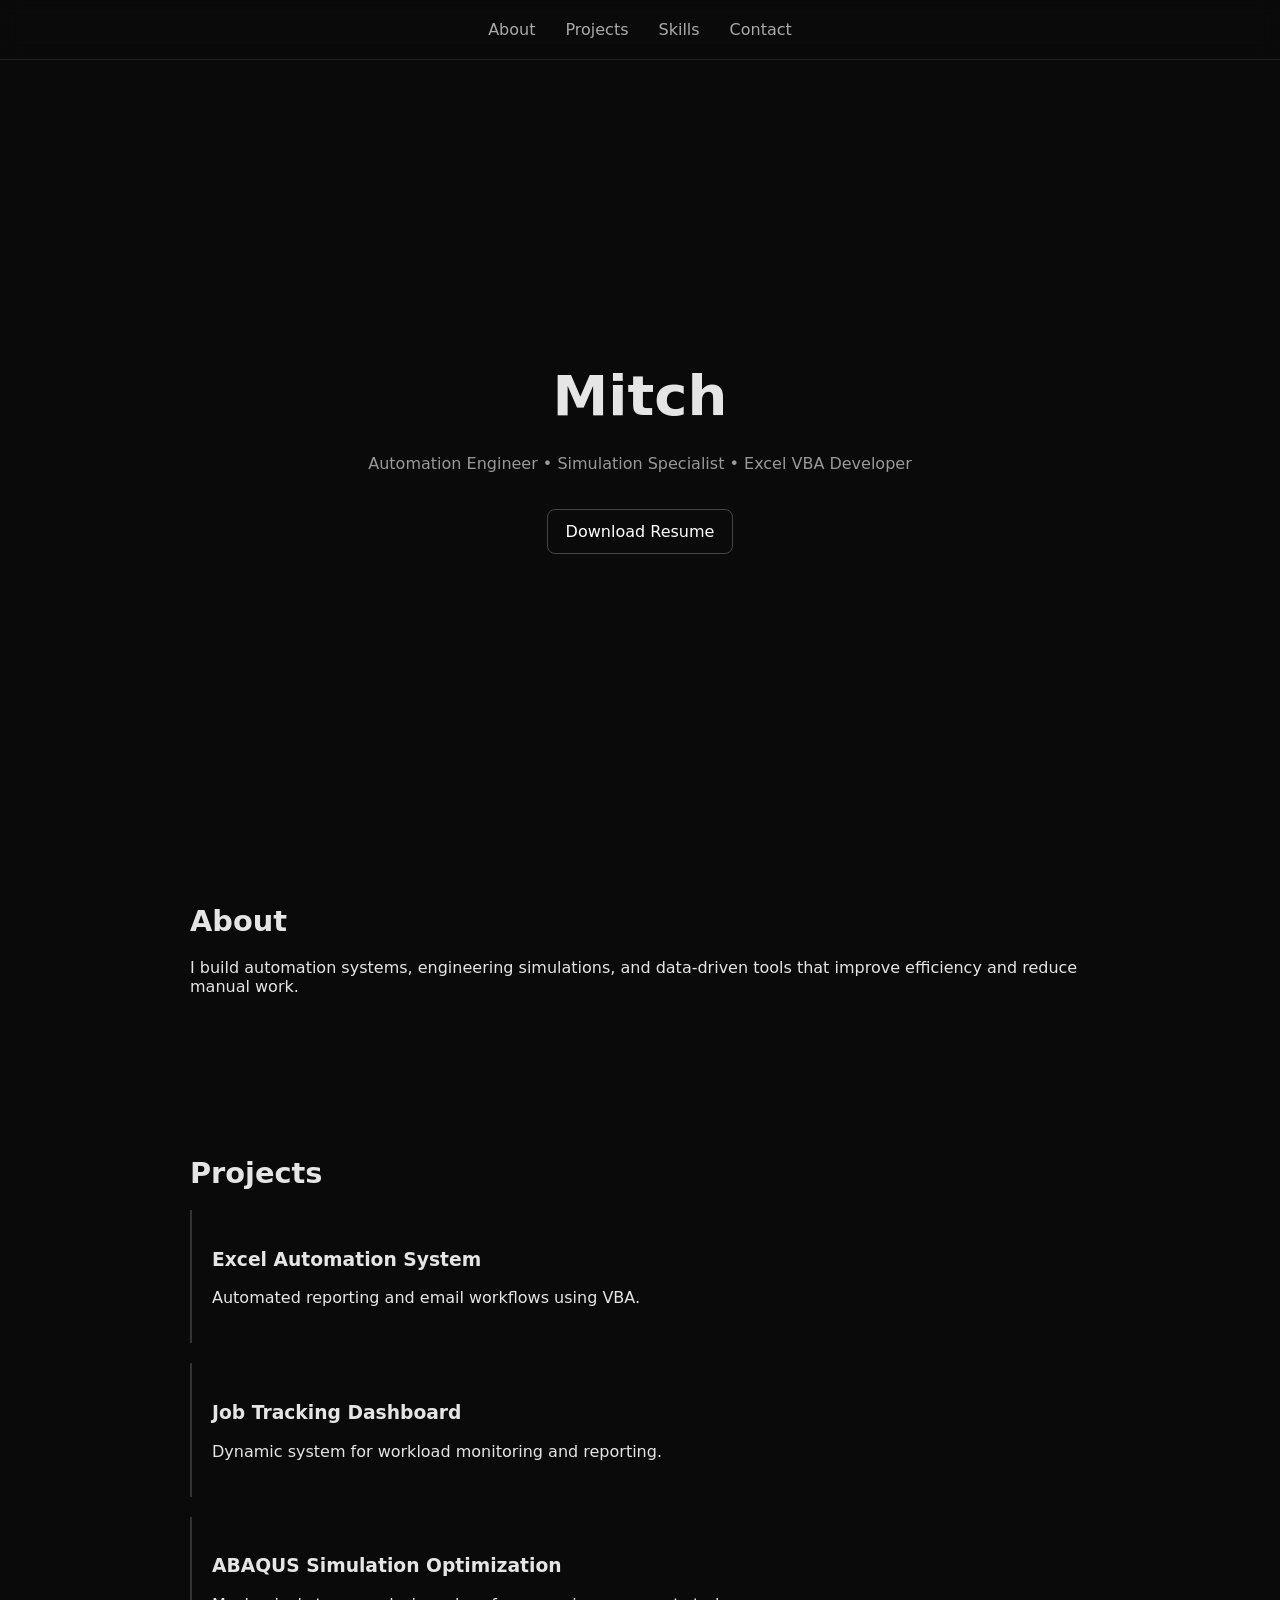
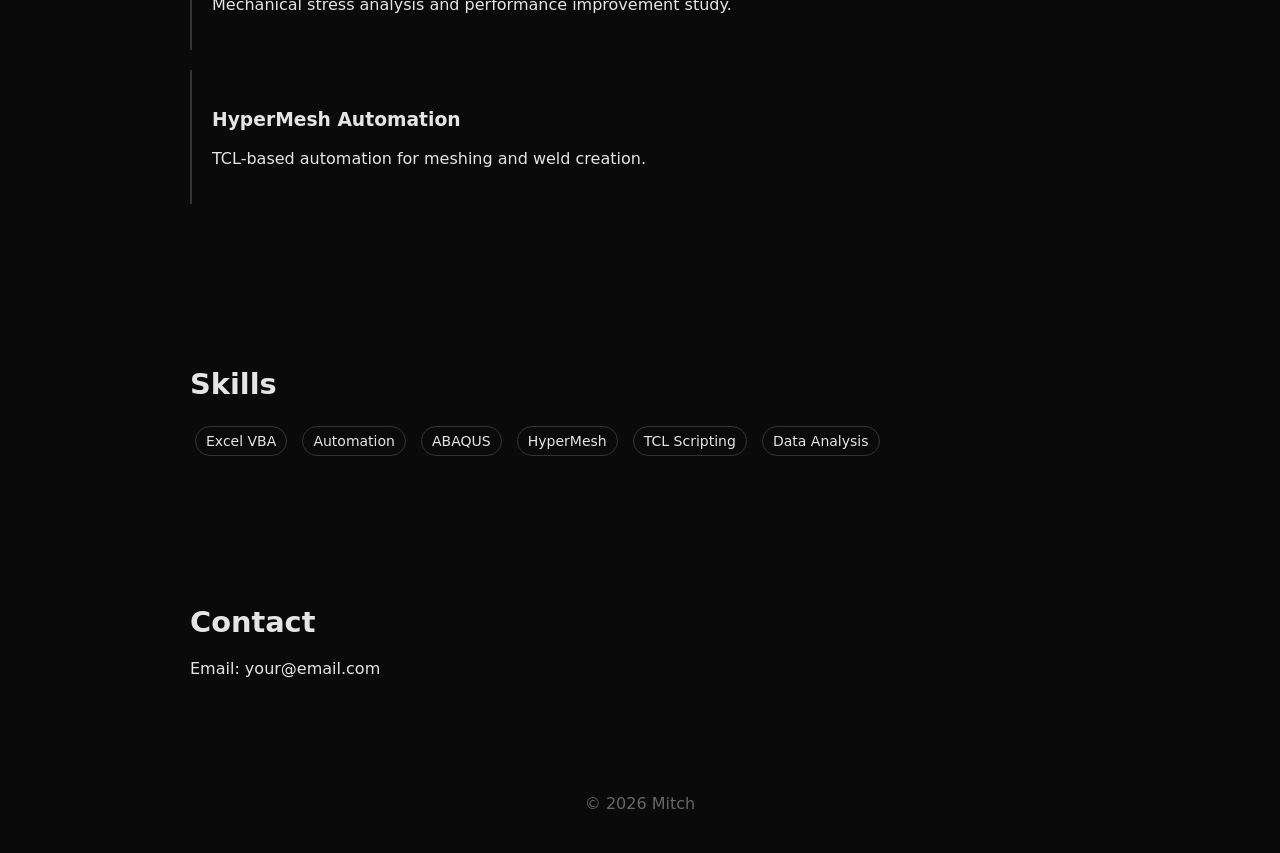
==== index.html @ 2b17ca72 "index.html" ====
<!DOCTYPE html>
<html lang="en">
<head>
<meta charset="UTF-8">
<meta name="viewport" content="width=device-width, initial-scale=1.0">
<title>Mitch | Portfolio</title>

<style>
body {
  margin: 0;
  font-family: system-ui, -apple-system, Segoe UI, Roboto;
  background: #0a0a0a;
  color: #e5e5e5;
}

/* NAV */
nav {
  display: flex;
  justify-content: center;
  gap: 30px;
  padding: 20px;
  position: sticky;
  top: 0;
  background: rgba(10,10,10,0.8);
  backdrop-filter: blur(10px);
  border-bottom: 1px solid #222;
}

nav a {
  color: #aaa;
  text-decoration: none;
}

nav a:hover {
  color: white;
}

/* HERO */
.hero {
  height: 80vh;
  display: flex;
  flex-direction: column;
  justify-content: center;
  align-items: center;
  text-align: center;
  padding: 20px;
}

.hero h1 {
  font-size: 3.5rem;
  margin-bottom: 10px;
}

.hero p {
  color: #999;
  max-width: 600px;
}

.btn {
  margin-top: 20px;
  padding: 12px 18px;
  border: 1px solid #444;
  border-radius: 8px;
  color: white;
  text-decoration: none;
}

.btn:hover {
  background: white;
  color: black;
}

/* SECTIONS */
section {
  max-width: 900px;
  margin: auto;
  padding: 60px 20px;
}

h2 {
  font-size: 1.8rem;
  margin-bottom: 20px;
}

/* PROJECTS */
.project {
  padding: 20px;
  border-left: 2px solid #333;
  margin-bottom: 20px;
}

.project:hover {
  border-left: 2px solid white;
}

/* SKILLS */
.skills span {
  display: inline-block;
  margin: 5px;
  padding: 6px 10px;
  border: 1px solid #333;
  border-radius: 20px;
  font-size: 14px;
}

/* FOOTER */
footer {
  text-align: center;
  padding: 40px;
  color: #666;
}
</style>
</head>

<body>

<nav>
  <a href="#about">About</a>
  <a href="#projects">Projects</a>
  <a href="#skills">Skills</a>
  <a href="#contact">Contact</a>
</nav>

<div class="hero">
  <h1>Mitch</h1>
  <p>Automation Engineer • Simulation Specialist • Excel VBA Developer</p>

  <a class="btn" href="resume.pdf" download>Download Resume</a>
</div>

<section id="about">
  <h2>About</h2>
  <p>
    I build automation systems, engineering simulations, and data-driven tools that improve efficiency and reduce manual work.
  </p>
</section>

<section id="projects">
  <h2>Projects</h2>

  <div class="project">
    <h3>Excel Automation System</h3>
    <p>Automated reporting and email workflows using VBA.</p>
  </div>

  <div class="project">
    <h3>Job Tracking Dashboard</h3>
    <p>Dynamic system for workload monitoring and reporting.</p>
  </div>

  <div class="project">
    <h3>ABAQUS Simulation Optimization</h3>
    <p>Mechanical stress analysis and performance improvement study.</p>
  </div>

  <div class="project">
    <h3>HyperMesh Automation</h3>
    <p>TCL-based automation for meshing and weld creation.</p>
  </div>

</section>

<section id="skills">
  <h2>Skills</h2>
  <div class="skills">
    <span>Excel VBA</span>
    <span>Automation</span>
    <span>ABAQUS</span>
    <span>HyperMesh</span>
    <span>TCL Scripting</span>
    <span>Data Analysis</span>
  </div>
</section>

<section id="contact">
  <h2>Contact</h2>
  <p>Email: your@email.com</p>
</section>

<footer>
  © 2026 Mitch
</footer>

</body>
</html>
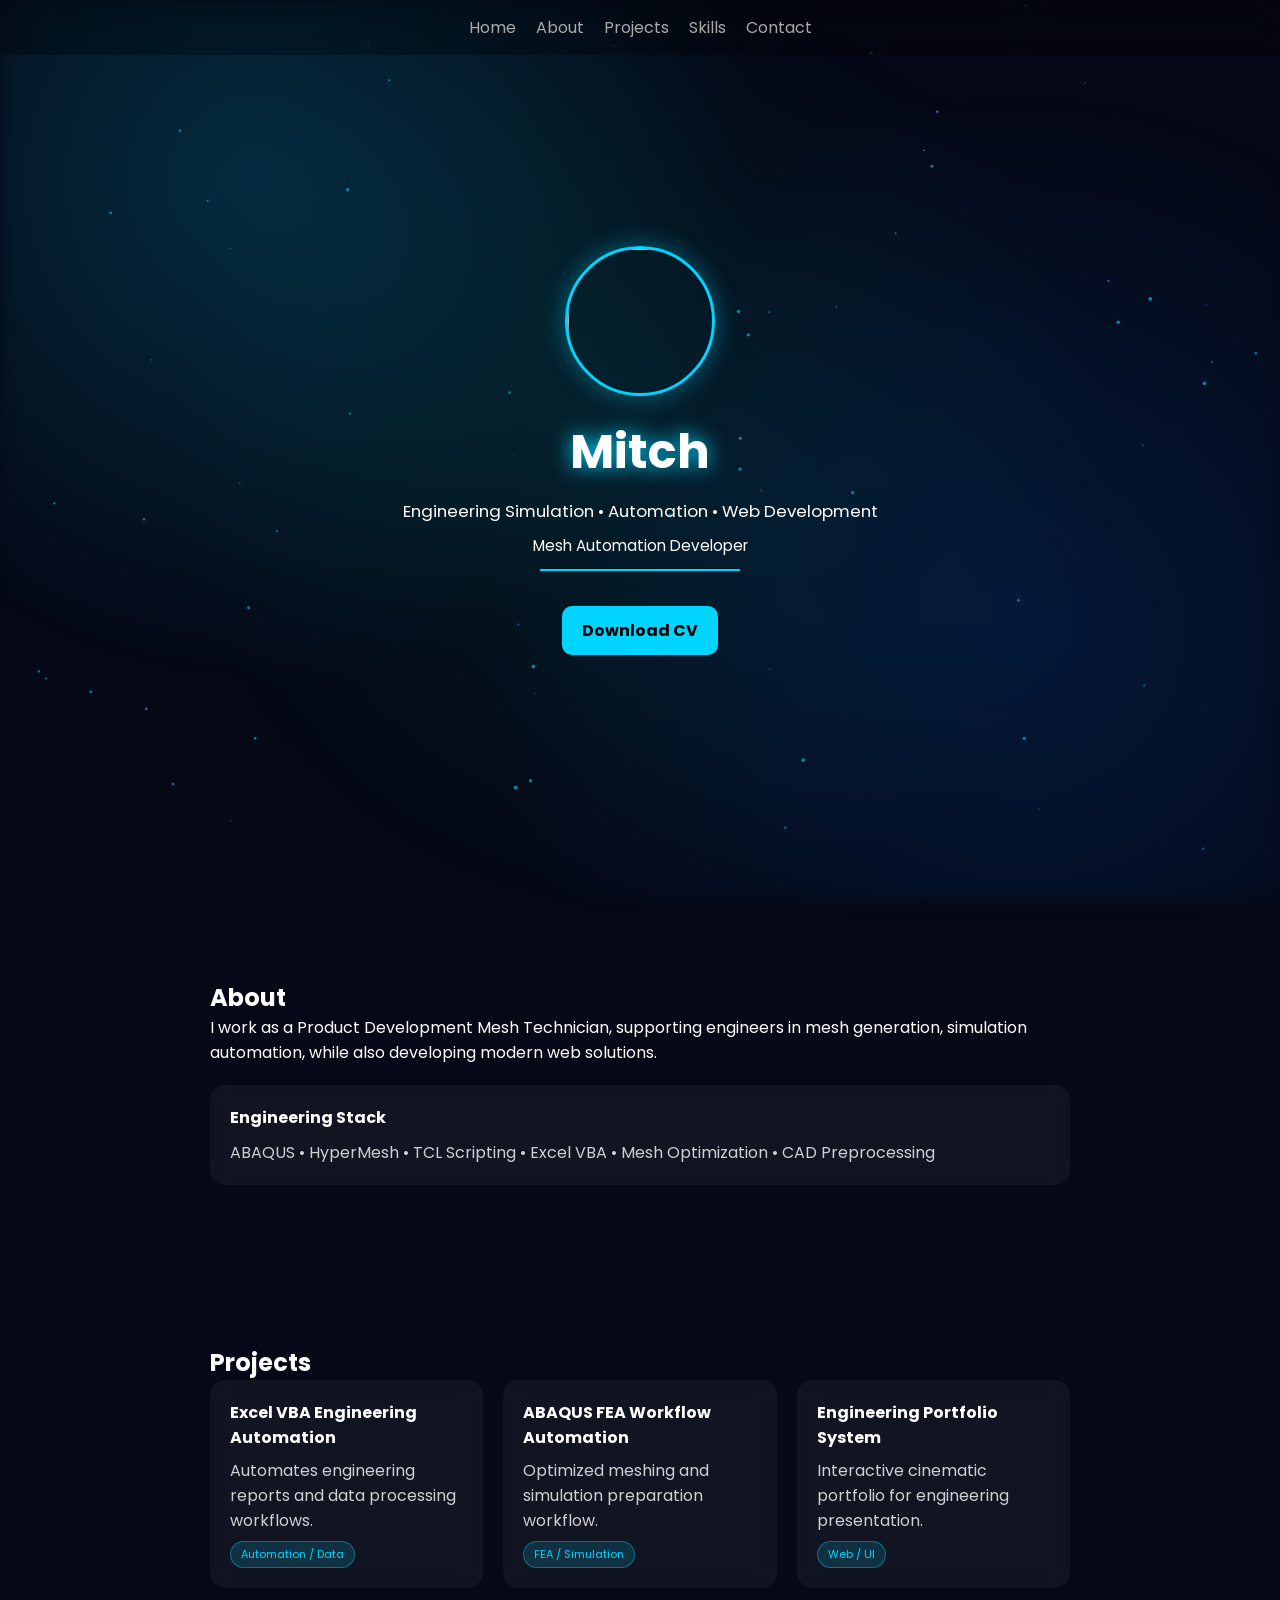
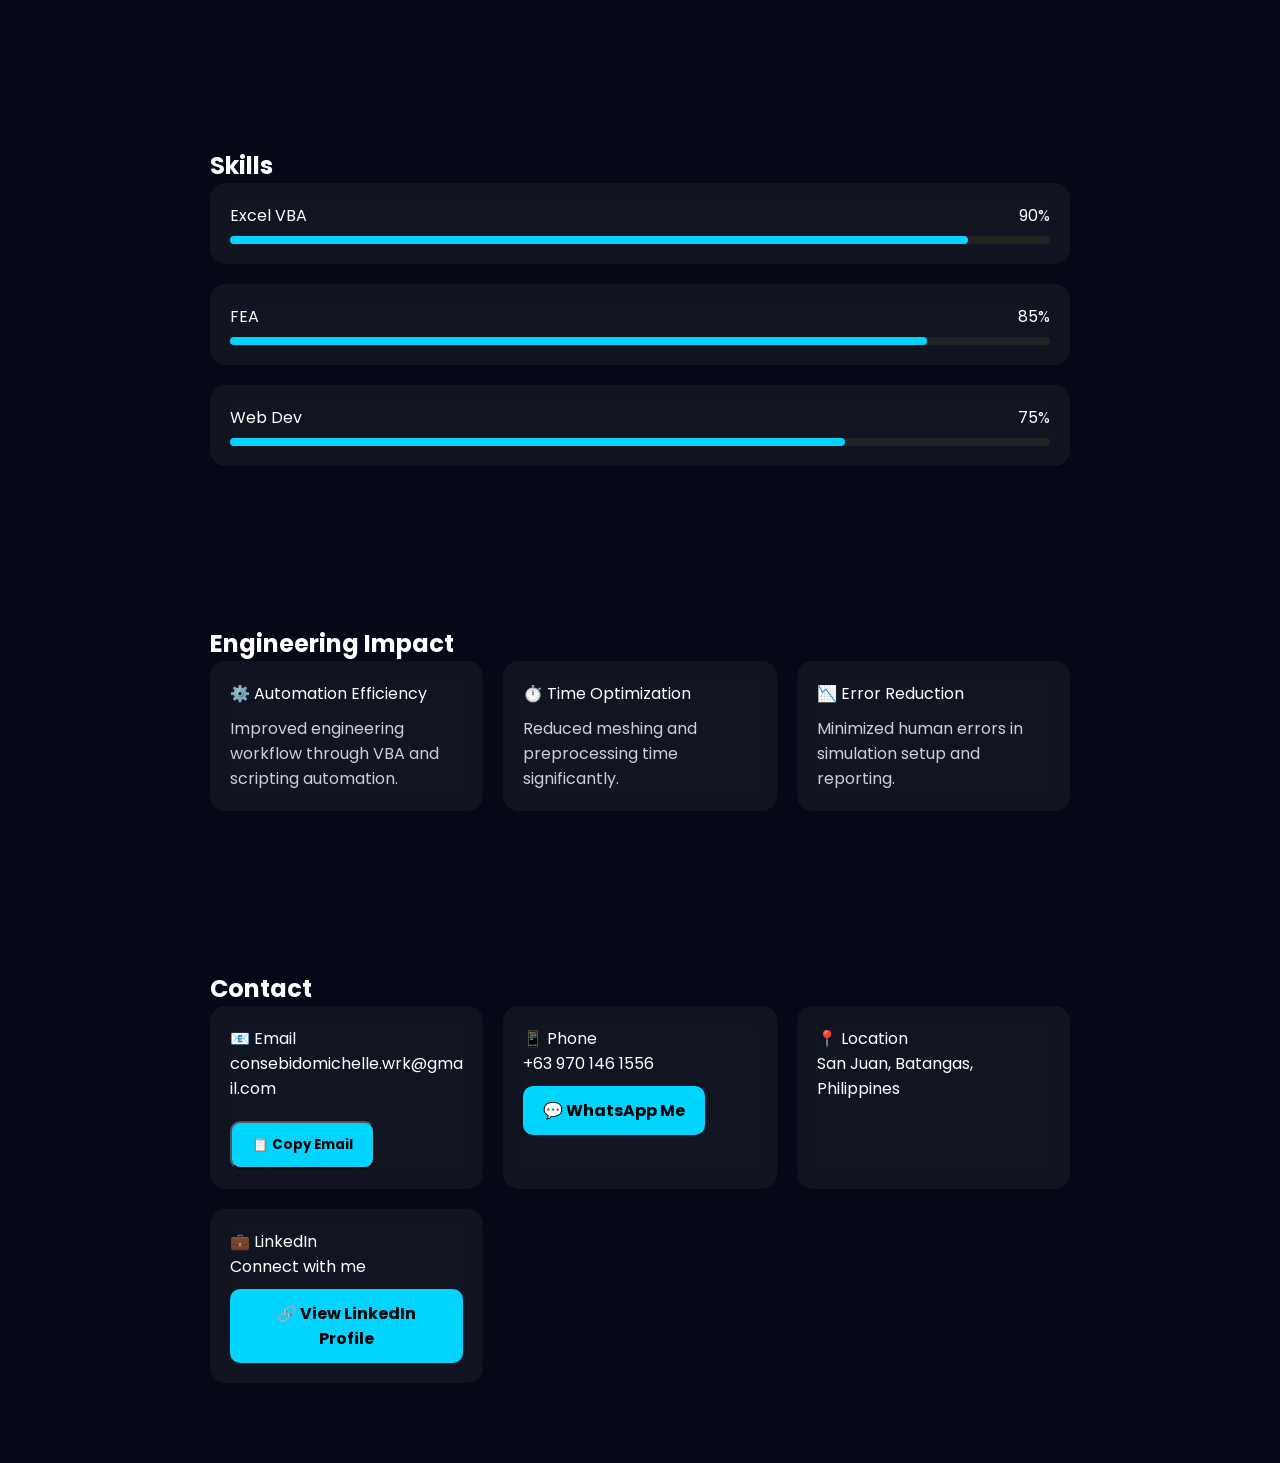
==== commit 29616a8c: "Add files via upload" ====
--- a/index.html
+++ b/index.html
@@ -1,185 +1,766 @@
-<!DOCTYPE html>
-<html lang="en">
-<head>
-<meta charset="UTF-8">
-<meta name="viewport" content="width=device-width, initial-scale=1.0">
-<title>Mitch | Portfolio</title>
-
-<style>
-body {
-  margin: 0;
-  font-family: system-ui, -apple-system, Segoe UI, Roboto;
-  background: #0a0a0a;
-  color: #e5e5e5;
-}
-
-/* NAV */
-nav {
-  display: flex;
-  justify-content: center;
-  gap: 30px;
-  padding: 20px;
-  position: sticky;
-  top: 0;
-  background: rgba(10,10,10,0.8);
-  backdrop-filter: blur(10px);
-  border-bottom: 1px solid #222;
-}
-
-nav a {
-  color: #aaa;
-  text-decoration: none;
-}
-
-nav a:hover {
-  color: white;
-}
-
-/* HERO */
-.hero {
-  height: 80vh;
-  display: flex;
-  flex-direction: column;
-  justify-content: center;
-  align-items: center;
-  text-align: center;
-  padding: 20px;
-}
-
-.hero h1 {
-  font-size: 3.5rem;
-  margin-bottom: 10px;
-}
-
-.hero p {
-  color: #999;
-  max-width: 600px;
-}
-
-.btn {
-  margin-top: 20px;
-  padding: 12px 18px;
-  border: 1px solid #444;
-  border-radius: 8px;
-  color: white;
-  text-decoration: none;
-}
-
-.btn:hover {
-  background: white;
-  color: black;
-}
-
-/* SECTIONS */
-section {
-  max-width: 900px;
-  margin: auto;
-  padding: 60px 20px;
-}
-
-h2 {
-  font-size: 1.8rem;
-  margin-bottom: 20px;
-}
-
-/* PROJECTS */
-.project {
-  padding: 20px;
-  border-left: 2px solid #333;
-  margin-bottom: 20px;
-}
-
-.project:hover {
-  border-left: 2px solid white;
-}
-
-/* SKILLS */
-.skills span {
-  display: inline-block;
-  margin: 5px;
-  padding: 6px 10px;
-  border: 1px solid #333;
-  border-radius: 20px;
-  font-size: 14px;
-}
-
-/* FOOTER */
-footer {
-  text-align: center;
-  padding: 40px;
-  color: #666;
-}
-</style>
-</head>
-
-<body>
-
-<nav>
-  <a href="#about">About</a>
-  <a href="#projects">Projects</a>
-  <a href="#skills">Skills</a>
-  <a href="#contact">Contact</a>
-</nav>
-
-<div class="hero">
-  <h1>Mitch</h1>
-  <p>Automation Engineer • Simulation Specialist • Excel VBA Developer</p>
-
-  <a class="btn" href="resume.pdf" download>Download Resume</a>
-</div>
-
-<section id="about">
-  <h2>About</h2>
-  <p>
-    I build automation systems, engineering simulations, and data-driven tools that improve efficiency and reduce manual work.
-  </p>
-</section>
-
-<section id="projects">
-  <h2>Projects</h2>
-
-  <div class="project">
-    <h3>Excel Automation System</h3>
-    <p>Automated reporting and email workflows using VBA.</p>
-  </div>
-
-  <div class="project">
-    <h3>Job Tracking Dashboard</h3>
-    <p>Dynamic system for workload monitoring and reporting.</p>
-  </div>
-
-  <div class="project">
-    <h3>ABAQUS Simulation Optimization</h3>
-    <p>Mechanical stress analysis and performance improvement study.</p>
-  </div>
-
-  <div class="project">
-    <h3>HyperMesh Automation</h3>
-    <p>TCL-based automation for meshing and weld creation.</p>
-  </div>
-
-</section>
-
-<section id="skills">
-  <h2>Skills</h2>
-  <div class="skills">
-    <span>Excel VBA</span>
-    <span>Automation</span>
-    <span>ABAQUS</span>
-    <span>HyperMesh</span>
-    <span>TCL Scripting</span>
-    <span>Data Analysis</span>
-  </div>
-</section>
-
-<section id="contact">
-  <h2>Contact</h2>
-  <p>Email: your@email.com</p>
-</section>
-
-<footer>
-  © 2026 Mitch
-</footer>
-
-</body>
-</html>
+<!DOCTYPE html>
+<html lang="en">
+<head>
+<meta charset="UTF-8"/>
+<meta name="viewport" content="width=device-width, initial-scale=1.0"/>
+<title>Mitch | Cinematic Portfolio</title>
+
+<link href="https://fonts.googleapis.com/css2?family=Poppins:wght@300;400;600;700&display=swap" rel="stylesheet">
+
+<style>
+:root {
+  --bg: #050816;
+  --text: #ffffff;
+  --accent: #00d4ff;
+}
+
+* {
+  margin: 0;
+  padding: 0;
+  box-sizing: border-box;
+  font-family: Poppins;
+}
+
+body {
+  background: var(--bg);
+  color: var(--text);
+  overflow-x: hidden;
+}
+
+/* 🌌 AAA CINEMATIC BACKGROUND */
+.bg-glow {
+  position: fixed;
+  width: 100%;
+  height: 100%;
+  background: radial-gradient(circle at 20% 20%, rgba(0,212,255,0.18), transparent 40%),
+              radial-gradient(circle at 80% 70%, rgba(0,120,255,0.15), transparent 45%),
+              radial-gradient(circle at 50% 50%, rgba(0,255,200,0.08), transparent 60%);
+  animation: bgMove 12s ease-in-out infinite alternate;
+  z-index: -2;
+  filter: blur(10px);
+}
+
+@keyframes bgMove {
+  0% { transform: scale(1) translate(0,0); }
+  100% { transform: scale(1.2) translate(-20px, 20px); }
+}
+
+canvas {
+  position: fixed;
+  top: 0;
+  left: 0;
+  z-index: -1;
+}
+
+/* NAV */
+nav {
+  position: fixed;
+  top: 0;
+  width: 100%;
+  display: flex;
+  justify-content: center;
+  gap: 20px;
+  padding: 15px;
+  backdrop-filter: blur(10px);
+  background: rgba(0,0,0,0.3);
+  z-index: 1000;
+}
+
+nav a {
+  color: #aaa;
+  text-decoration: none;
+}
+
+/* HERO */
+header {
+  height: 100vh;
+  display: flex;
+  flex-direction: column;
+  justify-content: center;
+  align-items: center;
+  text-align: center;
+  padding: 20px;
+}
+
+.profile {
+  width: 150px;
+  height: 150px;
+  border-radius: 50%;
+  object-fit: cover;
+  border: 3px solid var(--accent);
+  box-shadow: 0 0 25px rgba(0,212,255,0.4);
+  margin-bottom: 20px;
+  animation: float 4s ease-in-out infinite;
+}
+
+@keyframes float {
+  0% { transform: translateY(0); }
+  50% { transform: translateY(-10px); }
+  100% { transform: translateY(0); }
+}
+
+.glow {
+  font-size: 3rem;
+  text-shadow: 0 0 20px var(--accent);
+  opacity: 0;
+  animation: fadeIn 1.5s ease forwards;
+  margin-bottom: 10px;
+}
+
+@keyframes fadeIn {
+  to { opacity: 1; }
+}
+
+.type {
+  font-size: 1.05rem;
+  min-height: 25px;
+  margin-bottom: 10px;
+}
+
+.role {
+  font-size: 0.95rem;
+  opacity: 0.85;
+  height: 20px;
+  transition: 0.5s;
+}
+
+.line {
+  width: 200px;
+  height: 2px;
+  background: var(--accent);
+  margin: 15px 0;
+}
+
+.btn {
+  margin-top: 20px;
+  padding: 12px 20px;
+  background: var(--accent);
+  color: #000;
+  border-radius: 10px;
+  text-decoration: none;
+  font-weight: bold;
+  transition: 0.3s;
+}
+
+.btn:hover {
+  transform: scale(1.05);
+}
+
+/* SECTIONS */
+section {
+  max-width: 900px;
+  margin: auto;
+  padding: 80px 20px;
+  opacity: 0;
+  transform: translateY(40px);
+  transition: 1s;
+}
+
+section.show {
+  opacity: 1;
+  transform: translateY(0);
+}
+
+/* GRID */
+.grid {
+  display: grid;
+  grid-template-columns: repeat(auto-fit, minmax(250px,1fr));
+  gap: 20px;
+}
+
+/* CARD */
+.card {
+  background: rgba(255,255,255,0.05);
+  padding: 20px;
+  border-radius: 15px;
+  backdrop-filter: blur(10px);
+  transition: 0.3s;
+}
+
+.card:hover {
+  transform: scale(1.05);
+  box-shadow: 0 0 20px var(--accent);
+}
+
+/* SKILLS */
+.skill-top{
+  display:flex;
+  justify-content:space-between;
+}
+
+.bar{
+  height:8px;
+  background:#222;
+  border-radius:10px;
+  margin-top:8px;
+}
+
+.fill{
+  height:100%;
+  width:0;
+  background:var(--accent);
+  border-radius:10px;
+  transition:2s;
+}
+
+/* ADD SPACE ONLY IN SKILLS SECTION */
+#skills .card {
+  margin-bottom: 20px;
+}
+
+#skills .card:last-child {
+  margin-bottom: 0;
+}
+
+/* ENGINEERING BADGE */
+.badge{
+  display:inline-block;
+  padding:4px 10px;
+  font-size:11px;
+  background:rgba(0,212,255,0.15);
+  border:1px solid rgba(0,212,255,0.4);
+  border-radius:20px;
+  margin-top:8px;
+  color:#00d4ff;
+}
+
+/* =======================
+   MODAL (CASE STUDY)
+======================= */
+.modal {
+  position: fixed;
+  top: 0;
+  left: 0;
+  width: 100%;
+  height: 100%;
+  background: rgba(0,0,0,0.85);
+  display: none;
+  justify-content: center;
+  align-items: center;
+  z-index: 2000;
+  padding: 20px;
+}
+
+.modal-box {
+  background: #0b1020;
+  padding: 25px;
+  border-radius: 15px;
+  max-width: 600px;
+  width: 100%;
+  box-shadow: 0 0 30px rgba(0,212,255,0.3);
+}
+
+.modal-box h3 {
+  color: var(--accent);
+  margin-bottom: 10px;
+}
+
+.modal-box p {
+  opacity: 0.85;
+  margin-bottom: 10px;
+  line-height: 1.5;
+}
+
+.close-btn {
+  margin-top: 15px;
+  padding: 10px 15px;
+  border: none;
+  background: var(--accent);
+  color: #000;
+  border-radius: 8px;
+  cursor: pointer;
+}
+
+/* =======================
+   WORKFLOW DIAGRAM
+======================= */
+.workflow {
+  margin-top: 15px;
+}
+
+.workflow-steps {
+  display: flex;
+  flex-wrap: wrap;
+  gap: 10px;
+  margin-top: 10px;
+}
+
+.step {
+  flex: 1;
+  min-width: 90px;
+  padding: 8px;
+  text-align: center;
+  border-radius: 8px;
+  background: rgba(0,212,255,0.1);
+  border: 1px solid rgba(0,212,255,0.3);
+  cursor: pointer;
+  font-size: 12px;
+  transition: 0.3s;
+}
+
+.step:hover {
+  background: var(--accent);
+  color: #000;
+}
+
+.step.active {
+  background: var(--accent);
+  color: #000;
+}
+
+.workflow-desc {
+  margin-top: 10px;
+  font-size: 13px;
+  opacity: 0.8;
+  min-height: 40px;
+}
+
+</style>
+</head>
+
+<body>
+
+<div class="bg-glow"></div>
+<canvas id="bg"></canvas>
+
+<nav>
+<a href="#home">Home</a>
+<a href="#about">About</a>
+<a href="#projects">Projects</a>
+<a href="#skills">Skills</a>
+<a href="#contact">Contact</a>
+</nav>
+
+<header id="home">
+
+  <img src="profile.jpg" class="profile">
+
+  <h1 class="glow">Mitch</h1>
+
+  <div class="type" id="type"></div>
+
+  <div class="role" id="role">Engineering Simulation Specialist</div>
+
+  <div class="line"></div>
+
+  <a class="btn" href="resume.pdf" download>Download CV</a>
+
+</header>
+
+<!-- ABOUT -->
+<section id="about">
+<h2>About</h2>
+<p>I work as a Product Development Mesh Technician, supporting engineers in mesh generation, simulation automation, while also developing modern web solutions.</p>
+
+<div class="card" style="margin-top:20px;">
+<strong>Engineering Stack</strong>
+<p style="margin-top:10px;opacity:0.8;">
+ABAQUS • HyperMesh • TCL Scripting • Excel VBA • Mesh Optimization • CAD Preprocessing
+</p>
+</div>
+</section>
+
+<!-- PROJECTS -->
+<section id="projects">
+<h2>Projects</h2>
+
+<div class="grid">
+
+<!-- ================= EXCEL VBA ================= -->
+<div class="card" onclick="openModal(
+'Excel VBA Engineering Automation System',
+'Problem: Manual reporting and data consolidation were time-consuming and error-prone in engineering workflow.',
+'Solution: Developed Excel VBA macros to automate data extraction, formatting, and report generation for engineering datasets.',
+'Tools: Excel VBA, Data Structuring, Automation Logic, Engineering Reports',
+'Impact: Reduced reporting time by ~60% and minimized human input errors in documentation.',
+'excel'
+)">
+<strong>Excel VBA Engineering Automation</strong>
+<p style="opacity:0.8;margin-top:8px;">
+Automates engineering reports and data processing workflows.
+</p>
+<span class="badge">Automation / Data</span>
+</div>
+
+<!-- ================= ABAQUS FEA ================= -->
+<div class="card" onclick="openModal(
+'ABAQUS FEA Mesh & Simulation Workflow',
+'Problem: Manual meshing and preprocessing caused inconsistencies and long setup time for simulations.',
+'Solution: Created automated meshing workflow using HyperMesh and TCL scripting integrated with ABAQUS setup process.',
+'Tools: ABAQUS, HyperMesh, TCL Scripting, CAE Preprocessing, Mesh Optimization',
+'Impact: Reduced preprocessing time by ~70% and improved mesh consistency for simulation accuracy.',
+'fea'
+)">
+<strong>ABAQUS FEA Workflow Automation</strong>
+<p style="opacity:0.8;margin-top:8px;">
+Optimized meshing and simulation preparation workflow.
+</p>
+<span class="badge">FEA / Simulation</span>
+</div>
+
+<!-- ================= PORTFOLIO ================= -->
+<div class="card" onclick="openModal(
+'Cinematic Engineering Portfolio System',
+'Problem: Engineers lack a structured way to present technical skills and simulation work online.',
+'Solution: Built a responsive cinematic portfolio using HTML, CSS, and JavaScript with animation and interactive UI.',
+'Tools: HTML, CSS, JavaScript, UI/UX Design, Animation System',
+'Impact: Improved professional visibility and created structured engineering branding platform.',
+'web'
+)">
+<strong>Engineering Portfolio System</strong>
+<p style="opacity:0.8;margin-top:8px;">
+Interactive cinematic portfolio for engineering presentation.
+</p>
+<span class="badge">Web / UI</span>
+</div>
+
+</div>
+</section>
+
+<!-- SKILLS -->
+<section id="skills">
+<h2>Skills</h2>
+
+<div class="card">
+<div class="skill-top">
+<span>Excel VBA</span><span>90%</span>
+</div>
+<div class="bar"><div class="fill" data="90%"></div></div>
+</div>
+
+<div class="card">
+<div class="skill-top">
+<span>FEA</span><span>85%</span>
+</div>
+<div class="bar"><div class="fill" data="85%"></div></div>
+</div>
+
+<div class="card">
+<div class="skill-top">
+<span>Web Dev</span><span>75%</span>
+</div>
+<div class="bar"><div class="fill" data="75%"></div></div>
+</div>
+
+</section>
+
+<!-- IMPACT SECTION -->
+<section>
+<h2>Engineering Impact</h2>
+
+<div class="grid">
+
+<div class="card">
+⚙️ Automation Efficiency
+<p style="margin-top:10px;opacity:0.8;">
+Improved engineering workflow through VBA and scripting automation.
+</p>
+</div>
+
+<div class="card">
+⏱️ Time Optimization
+<p style="margin-top:10px;opacity:0.8;">
+Reduced meshing and preprocessing time significantly.
+</p>
+</div>
+
+<div class="card">
+📉 Error Reduction
+<p style="margin-top:10px;opacity:0.8;">
+Minimized human errors in simulation setup and reporting.
+</p>
+</div>
+
+</div>
+</section>
+
+<!-- CONTACT -->
+<section id="contact">
+<h2>Contact</h2>
+
+<div class="grid">
+
+<div class="card">
+📧 Email
+<p id="emailText" style="word-break: break-word;">
+consebidomichelle.wrk@gmail.com
+</p>
+
+<button class="btn" onclick="copyEmail()">📋 Copy Email</button>
+</div>
+
+<div class="card">
+📱 Phone
+<p>+63 970 146 1556</p>
+
+<a class="btn" 
+   href="https://wa.me/639701461556" 
+   target="_blank"
+   style="display:inline-block; margin-top:10px; text-decoration:none; text-align:center;">
+💬 WhatsApp Me
+</a>
+</div>
+
+<div class="card">
+📍 Location
+<p>San Juan, Batangas, Philippines</p>
+</div>
+
+<div class="card">
+💼 LinkedIn
+<p>Connect with me</p>
+
+<a class="btn" href="https://www.linkedin.com/in/michelle-consebido-794514326" target="_blank"
+style="display:inline-block; margin-top:10px; text-decoration:none; text-align:center;">
+🔗 View LinkedIn Profile
+</a>
+</div>
+
+</div>
+</section>
+
+<!-- MODAL -->
+<div class="modal" id="modal">
+  <div class="modal-box">
+    <h3 id="m-title"></h3>
+    <p id="m-problem"></p>
+    <p id="m-solution"></p>
+    <p id="m-tools"></p>
+    <p id="m-impact"></p>
+
+<!-- 🔥 DYNAMIC WORKFLOW (UPGRADED) -->
+<div class="workflow">
+  <strong>Workflow</strong>
+
+  <div class="workflow-steps" id="workflowSteps"></div>
+
+  <div class="workflow-desc" id="workflowDesc">
+    Click a step to see details.
+  </div>
+</div>
+        <button class="close-btn" onclick="closeModal()">Close</button>
+
+  </div>
+</div>
+
+<script>
+
+/* TYPEWRITER */
+const text = "Engineering Simulation • Automation • Web Development";
+let i = 0;
+
+function type(){
+  if(i < text.length){
+    document.getElementById("type").innerHTML += text.charAt(i);
+    i++;
+    setTimeout(type, 30);
+  }
+}
+type();
+
+/* ROLE SWITCH */
+const roles = [
+  "Engineering Simulation Specialist",
+  "Mesh Automation Developer",
+  "FEA Workflow Engineer",
+  "Excel VBA Automation Developer",
+  "Product Development Support Engineer"
+];
+
+let r = 0;
+setInterval(()=>{
+  r = (r + 1) % roles.length;
+  document.getElementById("role").style.opacity = 0;
+
+  setTimeout(()=>{
+    document.getElementById("role").innerText = roles[r];
+    document.getElementById("role").style.opacity = 1;
+  },300);
+
+},2500);
+
+/* MODAL */
+function openModal(title, problem, solution, tools, impact){
+  document.getElementById("modal").style.display = "flex";
+  document.getElementById("m-title").innerText = title;
+  document.getElementById("m-problem").innerText = problem;
+  document.getElementById("m-solution").innerText = solution;
+  document.getElementById("m-tools").innerText = tools;
+  document.getElementById("m-impact").innerText = impact;
+}
+
+function closeModal(){
+  document.getElementById("modal").style.display = "none";
+}
+
+
+/* SCROLL */
+const sections = document.querySelectorAll("section");
+
+window.addEventListener("scroll", ()=>{
+sections.forEach(s=>{
+if(s.getBoundingClientRect().top < window.innerHeight-100){
+s.classList.add("show");
+}
+});
+});
+
+/* SKILLS */
+let done=false;
+window.addEventListener("scroll",()=>{
+if(!done){
+document.querySelectorAll(".fill").forEach(el=>{
+el.style.width = el.getAttribute("data");
+});
+done=true;
+}
+});
+
+
+/* =======================
+   PROJECT WORKFLOW DATA
+======================= */
+
+const workflows = {
+  excel: [
+    "Data Input: Collect and structure engineering data in Excel.",
+    "Macro Processing: VBA scripts automate calculations and formatting.",
+    "Logic Execution: Conditional rules process engineering datasets.",
+    "Output Report: Automated generation of engineering reports.",
+    "Validation: Cross-check results for accuracy and consistency."
+  ],
+
+  fea: [
+    "CAD Preparation: Import and clean geometry for simulation.",
+    "Mesh Generation: Create finite element mesh using HyperMesh.",
+    "Quality Check: Verify aspect ratio, skewness, and element quality.",
+    "Solver Setup: Apply loads, constraints, and material properties.",
+    "Results: Analyze stress, deformation, and simulation output."
+  ],
+
+  web: [
+    "UI Design: Plan layout and visual structure of portfolio.",
+    "HTML/CSS Build: Create responsive interface components.",
+    "Animation Layer: Add cinematic motion and transitions.",
+    "Interaction Logic: JavaScript controls dynamic behavior.",
+    "Deployment: Publish and optimize for web performance."
+  ]
+};
+
+let currentWorkflow = [];
+
+/* =======================
+   OPEN MODAL + TYPE
+======================= */
+
+function openModal(title, problem, solution, tools, impact, type = "fea") {
+  document.getElementById("modal").style.display = "flex";
+
+  document.getElementById("m-title").innerText = title;
+  document.getElementById("m-problem").innerText = problem;
+  document.getElementById("m-solution").innerText = solution;
+  document.getElementById("m-tools").innerText = tools;
+  document.getElementById("m-impact").innerText = impact;
+
+  loadWorkflow(type);
+}
+
+/* =======================
+   LOAD WORKFLOW UI
+======================= */
+
+function loadWorkflow(type) {
+  currentWorkflow = workflows[type];
+
+  const labels = {
+    excel: ["Data", "Macro", "Report", "Validation"],
+    fea: ["CAD", "Mesh", "Quality", "Solver", "Results"],
+    web: ["UI", "Code", "Animation", "Deploy", "Optimize"]
+  };
+
+  const container = document.getElementById("workflowSteps");
+  container.innerHTML = "";
+
+  labels[type].forEach((label, index) => {
+    const div = document.createElement("div");
+    div.className = "step";
+    div.innerText = label;   // 👈 THIS is the fix
+
+    div.onclick = () => {
+      document.getElementById("workflowDesc").innerText =
+        currentWorkflow[index];
+
+      document.querySelectorAll(".step").forEach(s => s.classList.remove("active"));
+      div.classList.add("active");
+    };
+
+    container.appendChild(div);
+  });
+
+  document.getElementById("workflowDesc").innerText =
+    "Click a step to see details.";
+}
+
+/* CLOSE MODAL */
+function closeModal() {
+  document.getElementById("modal").style.display = "none";
+}
+/* PARTICLES */
+const canvas = document.getElementById("bg");
+const ctx = canvas.getContext("2d");
+
+canvas.width = window.innerWidth;
+canvas.height = window.innerHeight;
+
+let particles = [];
+let mouse = {x:null,y:null,radius:140};
+
+window.addEventListener("mousemove", e=>{
+mouse.x = e.x;
+mouse.y = e.y;
+});
+
+class Particle {
+  constructor(){
+    this.x = Math.random()*canvas.width;
+    this.y = Math.random()*canvas.height;
+    this.size = Math.random()*2;
+    this.speedX = (Math.random()-0.5)*0.4;
+    this.speedY = (Math.random()-0.5)*0.4;
+  }
+
+  update(){
+    this.x += this.speedX;
+    this.y += this.speedY;
+
+    if(this.x>canvas.width) this.x=0;
+    if(this.y>canvas.height) this.y=0;
+
+    this.draw();
+  }
+
+  draw(){
+    ctx.beginPath();
+    ctx.arc(this.x,this.y,this.size,0,Math.PI*2);
+    ctx.fillStyle="rgba(0,212,255,0.6)";
+    ctx.fill();
+  }
+}
+
+function init(){
+for(let i=0;i<80;i++) particles.push(new Particle());
+}
+
+function animate(){
+ctx.clearRect(0,0,canvas.width,canvas.height);
+particles.forEach(p=>p.update());
+requestAnimationFrame(animate);
+}
+
+init();
+animate();
+
+</script>
+
+</body>
+</html>
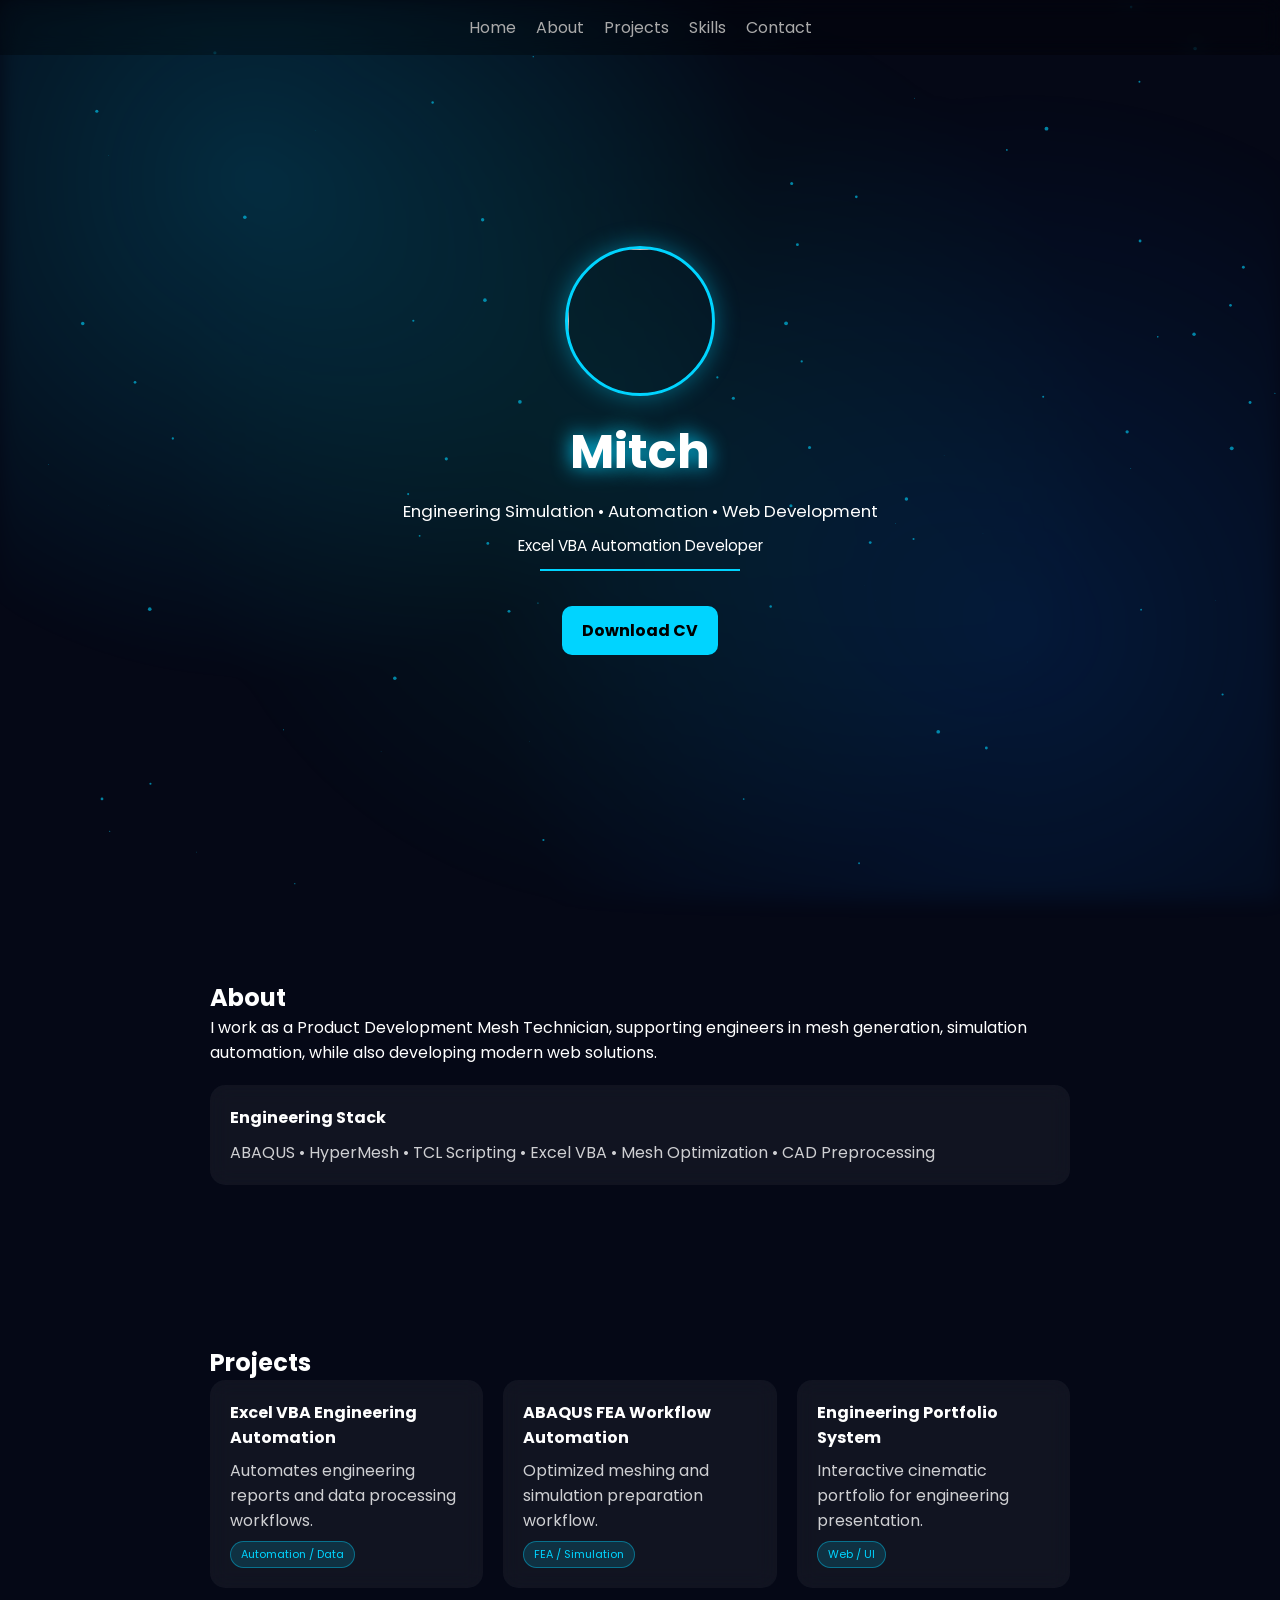
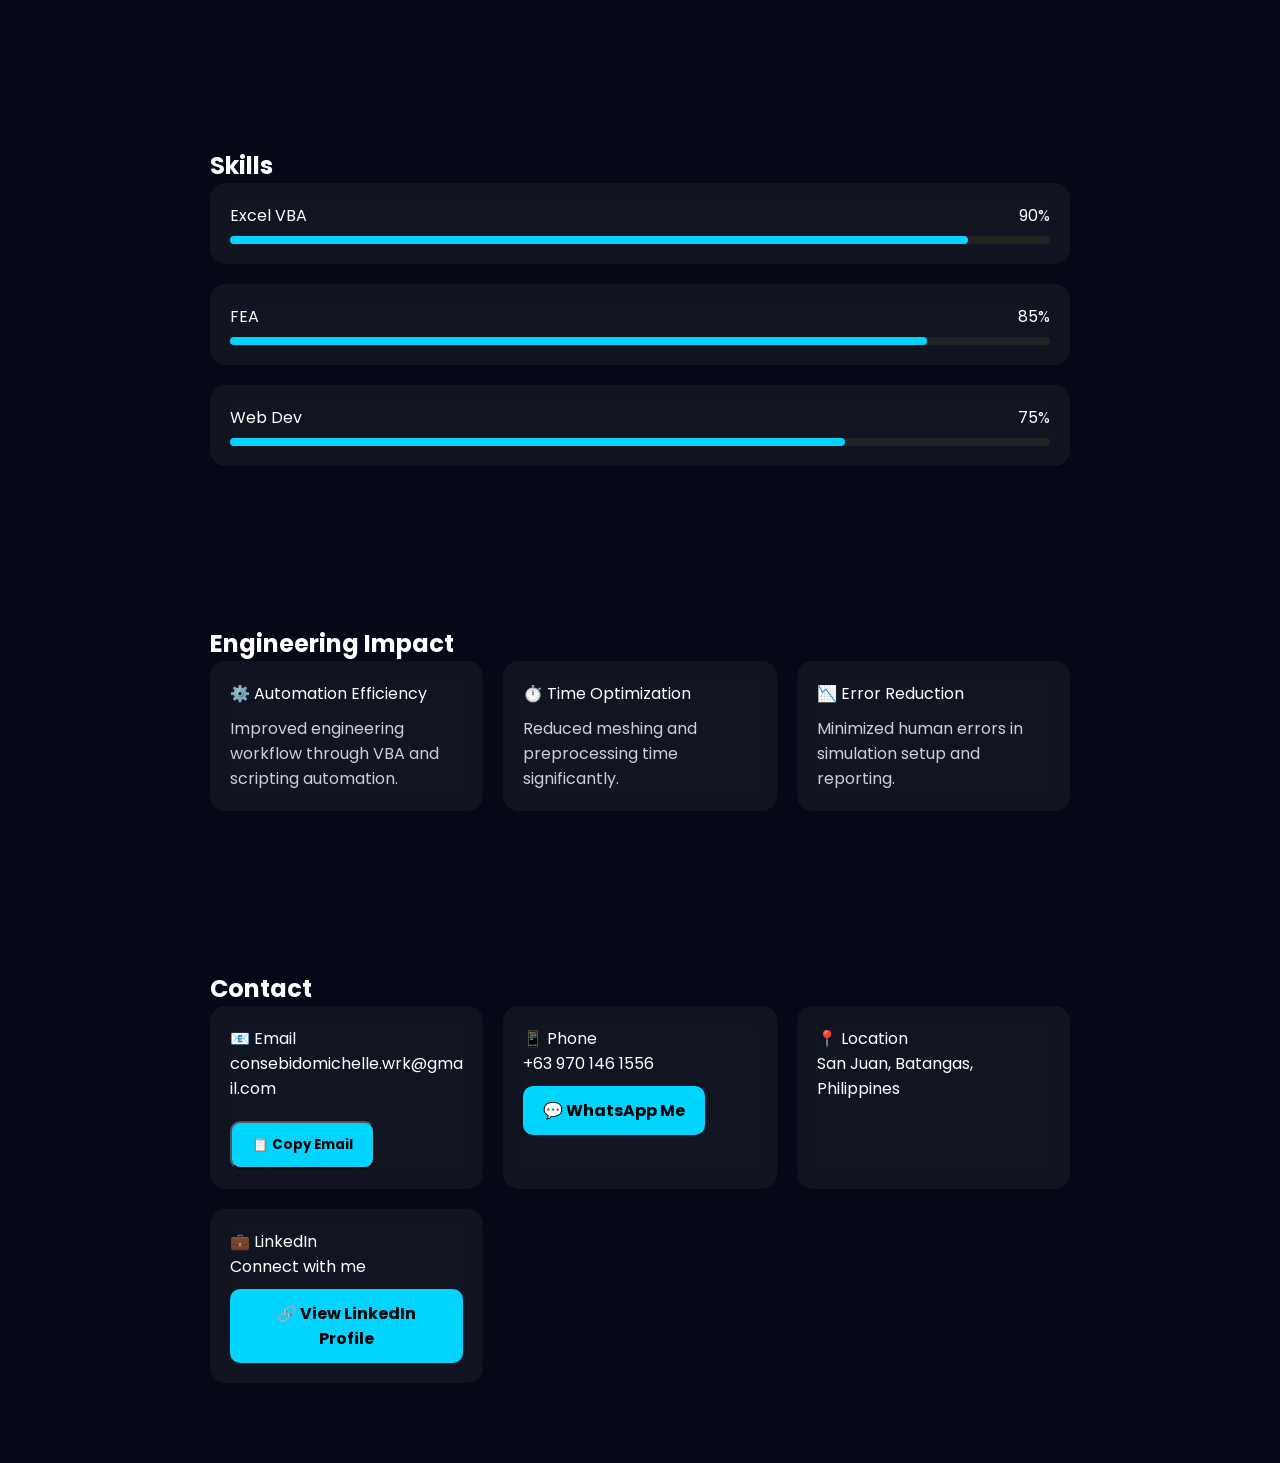
==== commit ae64e9f2: "Update index.html" ====
--- a/index.html
+++ b/index.html
@@ -3,7 +3,7 @@
 <head>
 <meta charset="UTF-8"/>
 <meta name="viewport" content="width=device-width, initial-scale=1.0"/>
-<title>Mitch | Cinematic Portfolio</title>
+<title>Mitch | Consebido Portfolio</title>
 
 <link href="https://fonts.googleapis.com/css2?family=Poppins:wght@300;400;600;700&display=swap" rel="stylesheet">
 
@@ -763,4 +763,4 @@
 </script>
 
 </body>
-</html>+</html>
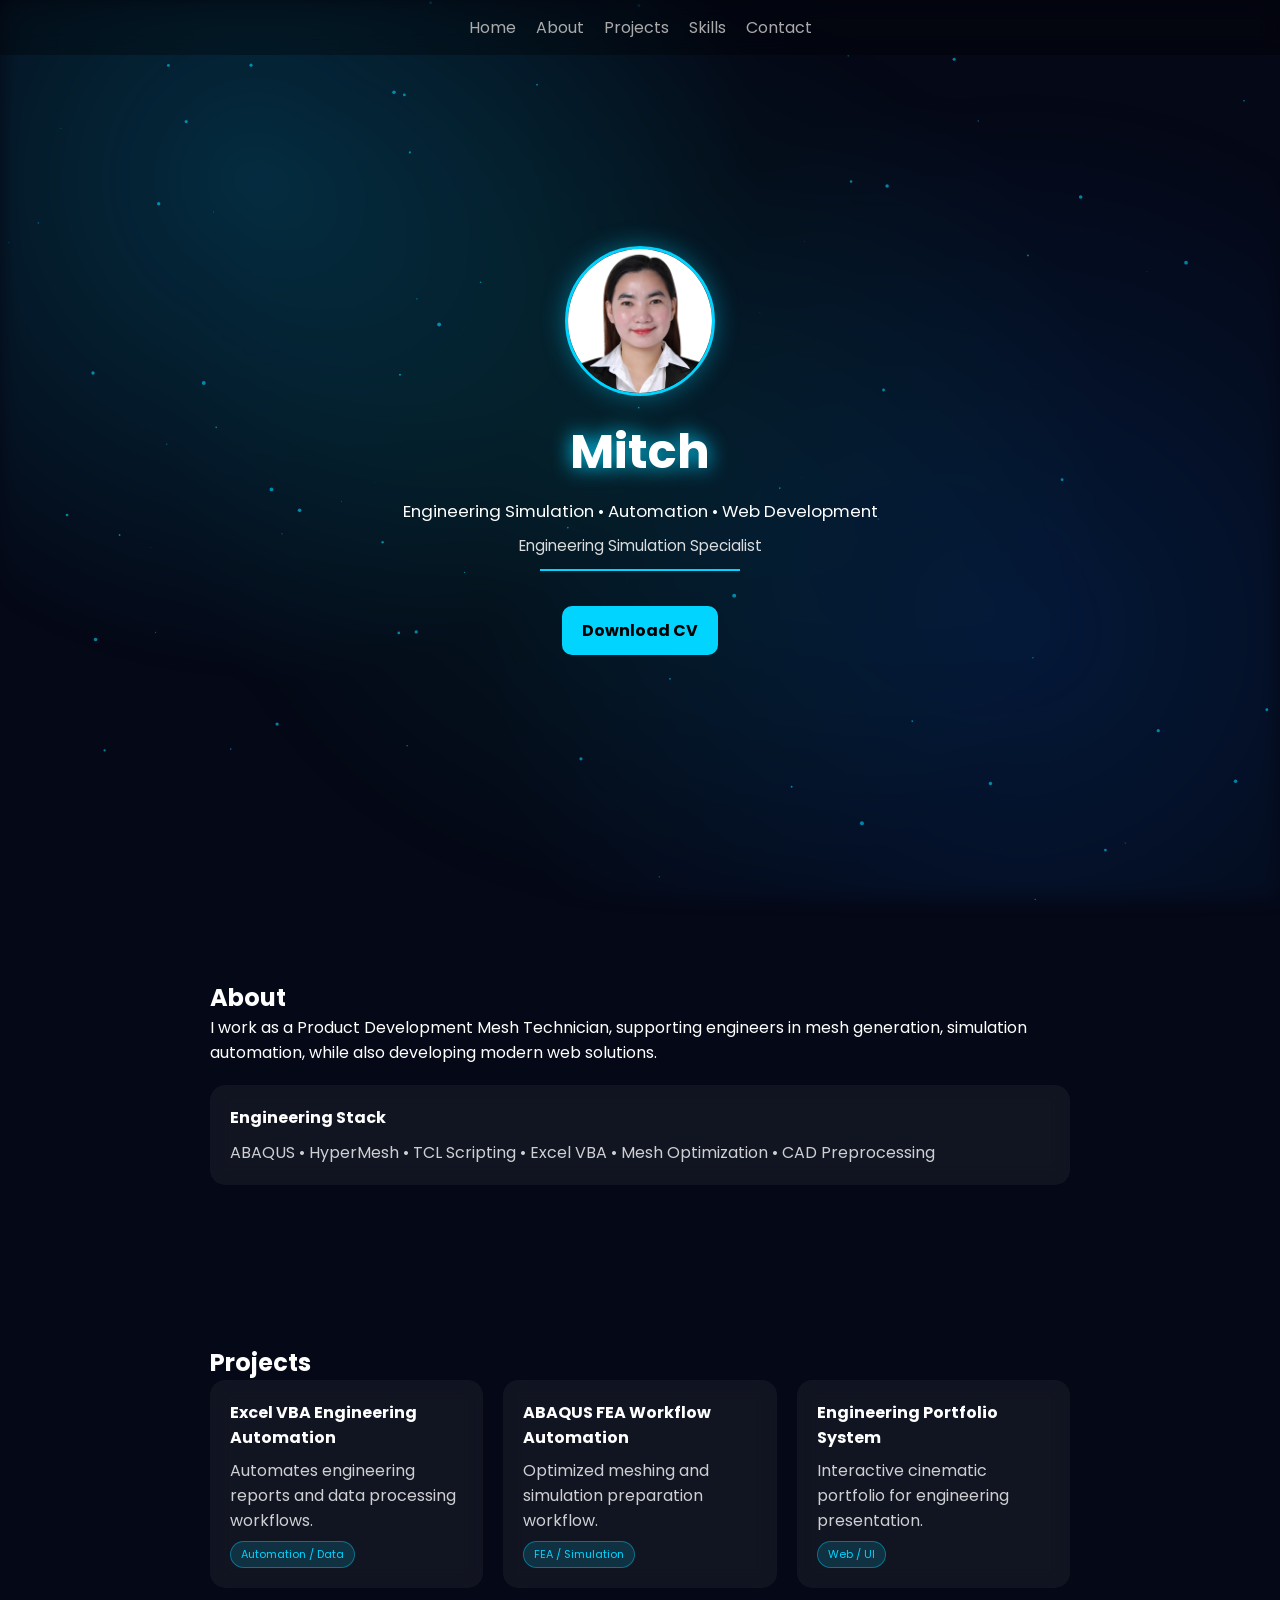
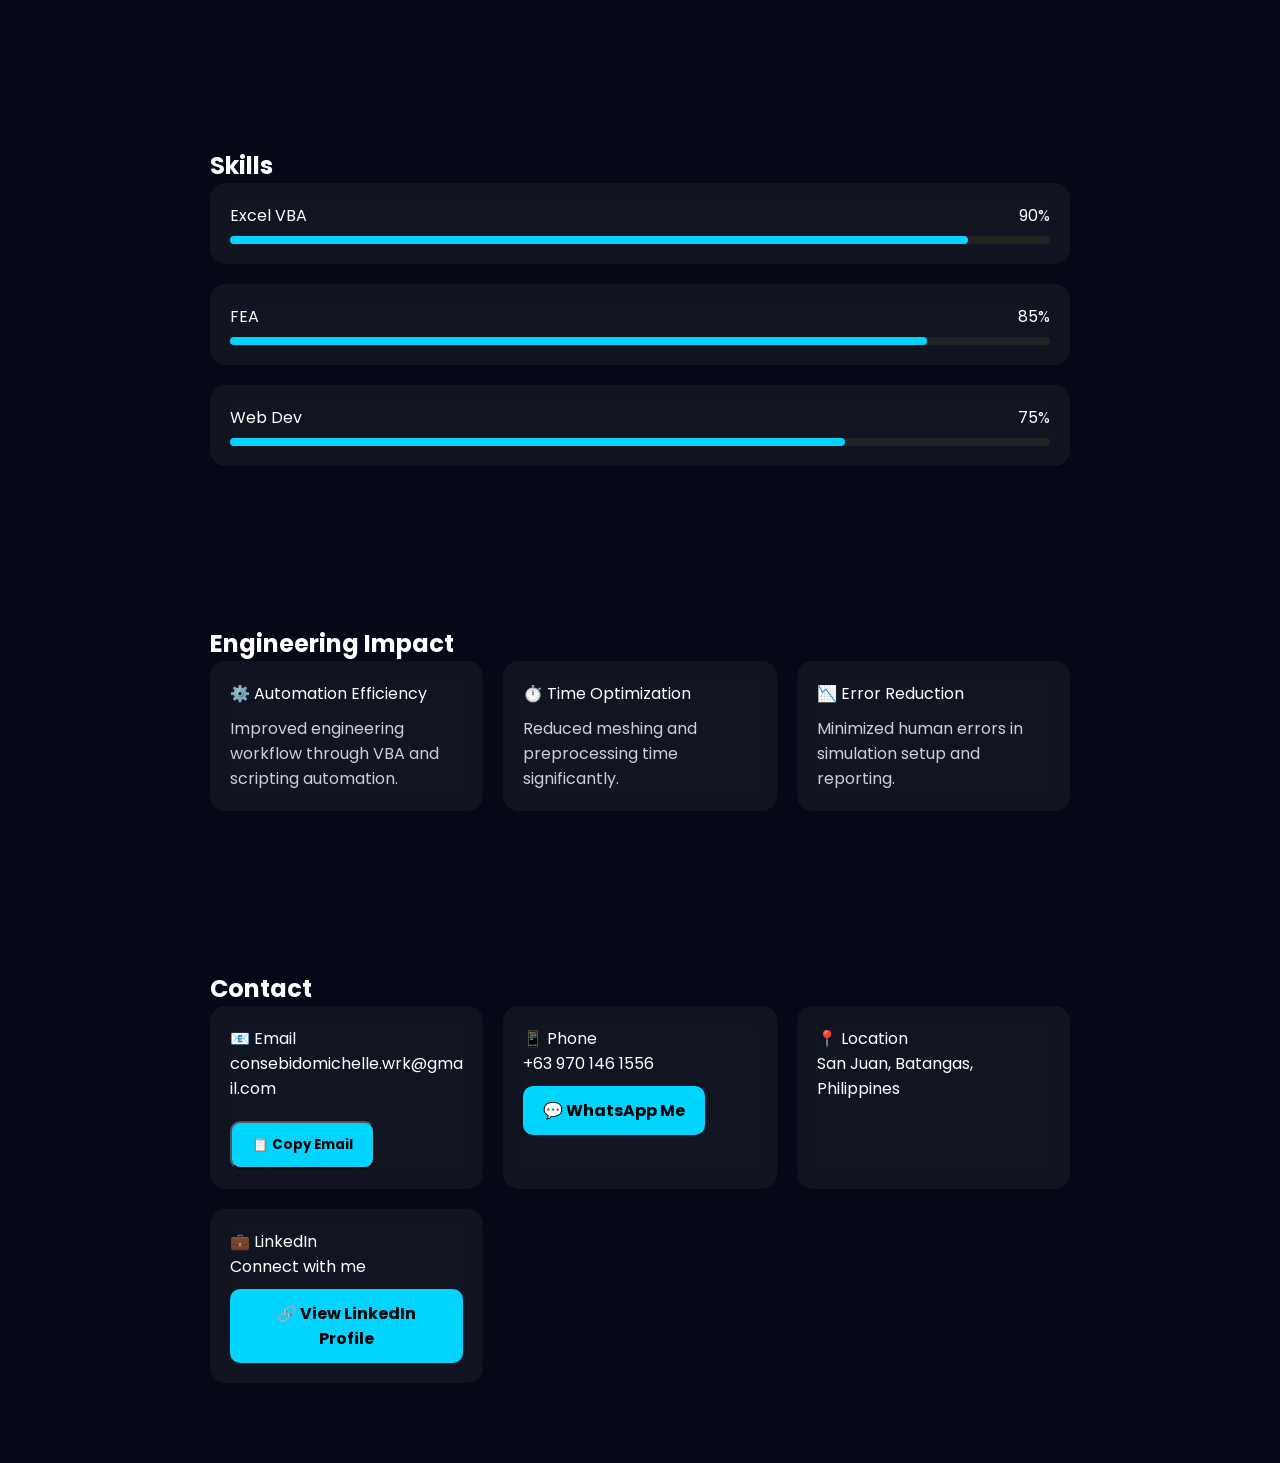
==== commit a5cc7448: "Update index.html" ====
--- a/index.html
+++ b/index.html
@@ -333,7 +333,7 @@
 
 <header id="home">
 
-  <img src="profile.jpg" class="profile">
+  <img src="profile.JPG" class="profile">
 
   <h1 class="glow">Mitch</h1>
 
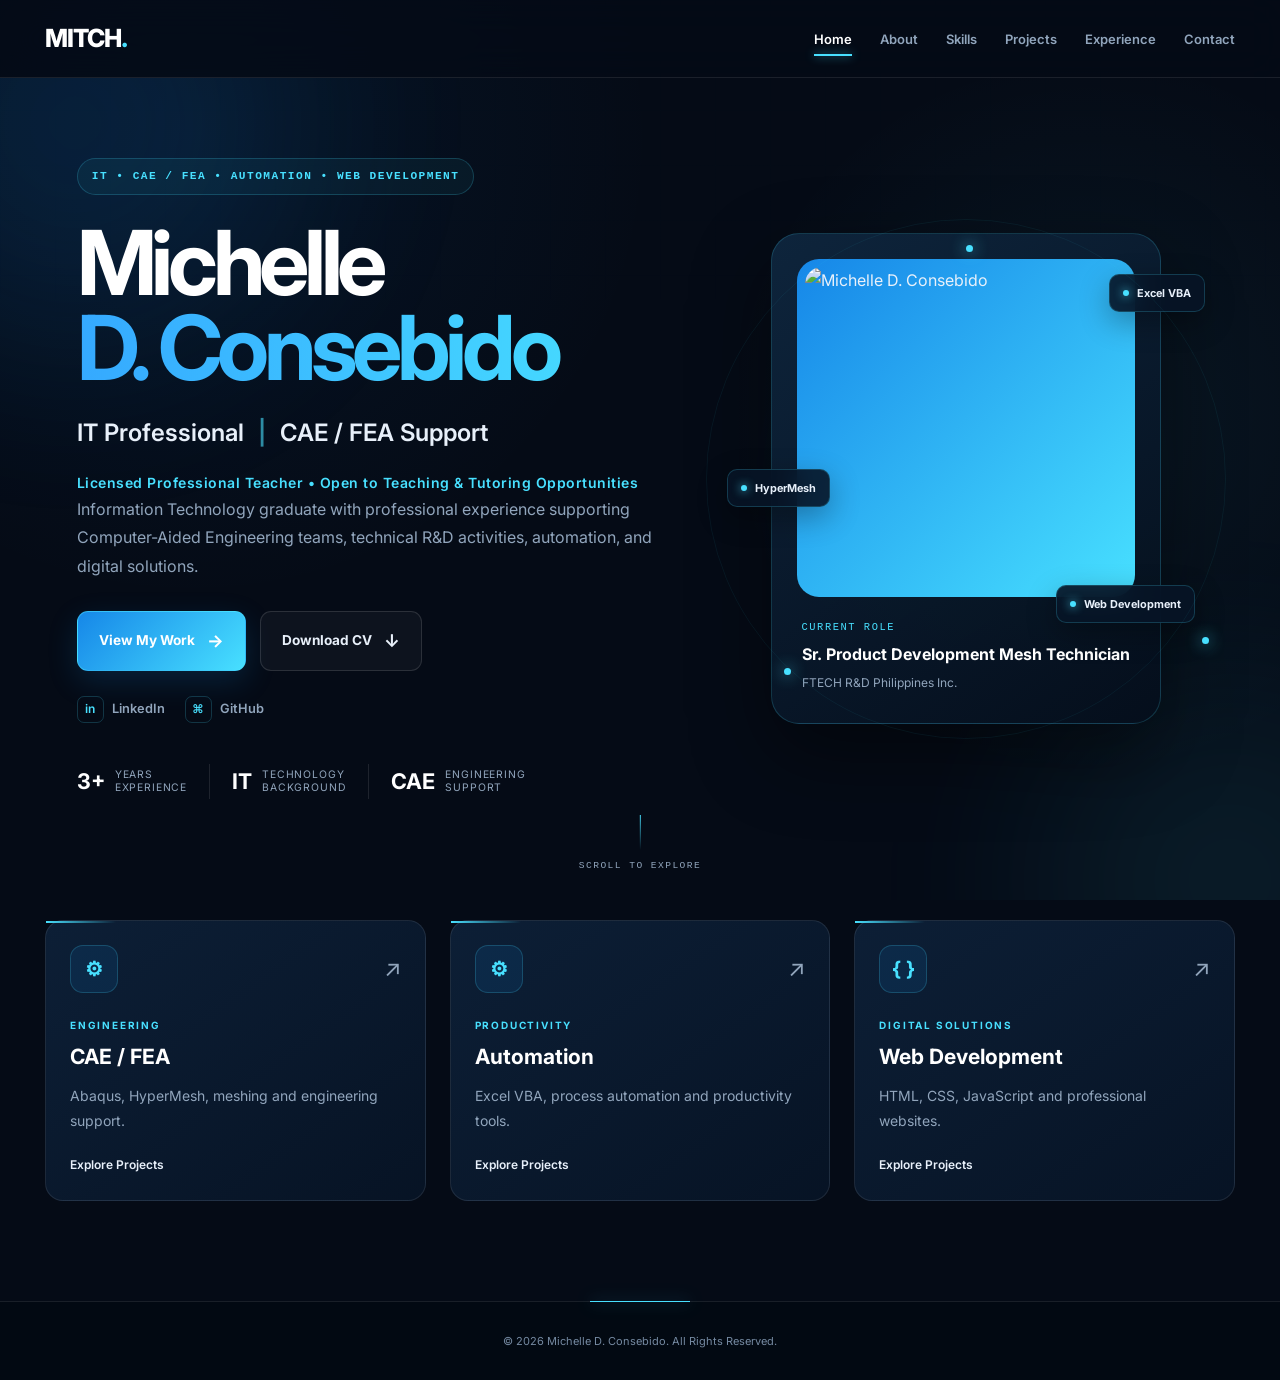
==== commit 13011761: "Add files via upload" ====
--- a/index.html
+++ b/index.html
@@ -1,766 +1,421 @@
 <!DOCTYPE html>
 <html lang="en">
+
 <head>
-<meta charset="UTF-8"/>
-<meta name="viewport" content="width=device-width, initial-scale=1.0"/>
-<title>Mitch | Consebido Portfolio</title>
-
-<link href="https://fonts.googleapis.com/css2?family=Poppins:wght@300;400;600;700&display=swap" rel="stylesheet">
-
-<style>
-:root {
-  --bg: #050816;
-  --text: #ffffff;
-  --accent: #00d4ff;
-}
-
-* {
-  margin: 0;
-  padding: 0;
-  box-sizing: border-box;
-  font-family: Poppins;
-}
-
-body {
-  background: var(--bg);
-  color: var(--text);
-  overflow-x: hidden;
-}
-
-/* 🌌 AAA CINEMATIC BACKGROUND */
-.bg-glow {
-  position: fixed;
-  width: 100%;
-  height: 100%;
-  background: radial-gradient(circle at 20% 20%, rgba(0,212,255,0.18), transparent 40%),
-              radial-gradient(circle at 80% 70%, rgba(0,120,255,0.15), transparent 45%),
-              radial-gradient(circle at 50% 50%, rgba(0,255,200,0.08), transparent 60%);
-  animation: bgMove 12s ease-in-out infinite alternate;
-  z-index: -2;
-  filter: blur(10px);
-}
-
-@keyframes bgMove {
-  0% { transform: scale(1) translate(0,0); }
-  100% { transform: scale(1.2) translate(-20px, 20px); }
-}
-
-canvas {
-  position: fixed;
-  top: 0;
-  left: 0;
-  z-index: -1;
-}
-
-/* NAV */
-nav {
-  position: fixed;
-  top: 0;
-  width: 100%;
-  display: flex;
-  justify-content: center;
-  gap: 20px;
-  padding: 15px;
-  backdrop-filter: blur(10px);
-  background: rgba(0,0,0,0.3);
-  z-index: 1000;
-}
-
-nav a {
-  color: #aaa;
-  text-decoration: none;
-}
-
-/* HERO */
-header {
-  height: 100vh;
-  display: flex;
-  flex-direction: column;
-  justify-content: center;
-  align-items: center;
-  text-align: center;
-  padding: 20px;
-}
-
-.profile {
-  width: 150px;
-  height: 150px;
-  border-radius: 50%;
-  object-fit: cover;
-  border: 3px solid var(--accent);
-  box-shadow: 0 0 25px rgba(0,212,255,0.4);
-  margin-bottom: 20px;
-  animation: float 4s ease-in-out infinite;
-}
-
-@keyframes float {
-  0% { transform: translateY(0); }
-  50% { transform: translateY(-10px); }
-  100% { transform: translateY(0); }
-}
-
-.glow {
-  font-size: 3rem;
-  text-shadow: 0 0 20px var(--accent);
-  opacity: 0;
-  animation: fadeIn 1.5s ease forwards;
-  margin-bottom: 10px;
-}
-
-@keyframes fadeIn {
-  to { opacity: 1; }
-}
-
-.type {
-  font-size: 1.05rem;
-  min-height: 25px;
-  margin-bottom: 10px;
-}
-
-.role {
-  font-size: 0.95rem;
-  opacity: 0.85;
-  height: 20px;
-  transition: 0.5s;
-}
-
-.line {
-  width: 200px;
-  height: 2px;
-  background: var(--accent);
-  margin: 15px 0;
-}
-
-.btn {
-  margin-top: 20px;
-  padding: 12px 20px;
-  background: var(--accent);
-  color: #000;
-  border-radius: 10px;
-  text-decoration: none;
-  font-weight: bold;
-  transition: 0.3s;
-}
-
-.btn:hover {
-  transform: scale(1.05);
-}
-
-/* SECTIONS */
-section {
-  max-width: 900px;
-  margin: auto;
-  padding: 80px 20px;
-  opacity: 0;
-  transform: translateY(40px);
-  transition: 1s;
-}
-
-section.show {
-  opacity: 1;
-  transform: translateY(0);
-}
-
-/* GRID */
-.grid {
-  display: grid;
-  grid-template-columns: repeat(auto-fit, minmax(250px,1fr));
-  gap: 20px;
-}
-
-/* CARD */
-.card {
-  background: rgba(255,255,255,0.05);
-  padding: 20px;
-  border-radius: 15px;
-  backdrop-filter: blur(10px);
-  transition: 0.3s;
-}
-
-.card:hover {
-  transform: scale(1.05);
-  box-shadow: 0 0 20px var(--accent);
-}
-
-/* SKILLS */
-.skill-top{
-  display:flex;
-  justify-content:space-between;
-}
-
-.bar{
-  height:8px;
-  background:#222;
-  border-radius:10px;
-  margin-top:8px;
-}
-
-.fill{
-  height:100%;
-  width:0;
-  background:var(--accent);
-  border-radius:10px;
-  transition:2s;
-}
-
-/* ADD SPACE ONLY IN SKILLS SECTION */
-#skills .card {
-  margin-bottom: 20px;
-}
-
-#skills .card:last-child {
-  margin-bottom: 0;
-}
-
-/* ENGINEERING BADGE */
-.badge{
-  display:inline-block;
-  padding:4px 10px;
-  font-size:11px;
-  background:rgba(0,212,255,0.15);
-  border:1px solid rgba(0,212,255,0.4);
-  border-radius:20px;
-  margin-top:8px;
-  color:#00d4ff;
-}
-
-/* =======================
-   MODAL (CASE STUDY)
-======================= */
-.modal {
-  position: fixed;
-  top: 0;
-  left: 0;
-  width: 100%;
-  height: 100%;
-  background: rgba(0,0,0,0.85);
-  display: none;
-  justify-content: center;
-  align-items: center;
-  z-index: 2000;
-  padding: 20px;
-}
-
-.modal-box {
-  background: #0b1020;
-  padding: 25px;
-  border-radius: 15px;
-  max-width: 600px;
-  width: 100%;
-  box-shadow: 0 0 30px rgba(0,212,255,0.3);
-}
-
-.modal-box h3 {
-  color: var(--accent);
-  margin-bottom: 10px;
-}
-
-.modal-box p {
-  opacity: 0.85;
-  margin-bottom: 10px;
-  line-height: 1.5;
-}
-
-.close-btn {
-  margin-top: 15px;
-  padding: 10px 15px;
-  border: none;
-  background: var(--accent);
-  color: #000;
-  border-radius: 8px;
-  cursor: pointer;
-}
-
-/* =======================
-   WORKFLOW DIAGRAM
-======================= */
-.workflow {
-  margin-top: 15px;
-}
-
-.workflow-steps {
-  display: flex;
-  flex-wrap: wrap;
-  gap: 10px;
-  margin-top: 10px;
-}
-
-.step {
-  flex: 1;
-  min-width: 90px;
-  padding: 8px;
-  text-align: center;
-  border-radius: 8px;
-  background: rgba(0,212,255,0.1);
-  border: 1px solid rgba(0,212,255,0.3);
-  cursor: pointer;
-  font-size: 12px;
-  transition: 0.3s;
-}
-
-.step:hover {
-  background: var(--accent);
-  color: #000;
-}
-
-.step.active {
-  background: var(--accent);
-  color: #000;
-}
-
-.workflow-desc {
-  margin-top: 10px;
-  font-size: 13px;
-  opacity: 0.8;
-  min-height: 40px;
-}
-
-</style>
+    <meta charset="UTF-8">
+    <meta name="viewport" content="width=device-width, initial-scale=1.0">
+
+    <title>Mitch | Professional Portfolio</title>
+
+    <link rel="stylesheet" href="css/style.css">
 </head>
 
 <body>
 
-<div class="bg-glow"></div>
-<canvas id="bg"></canvas>
-
-<nav>
-<a href="#home">Home</a>
-<a href="#about">About</a>
-<a href="#projects">Projects</a>
-<a href="#skills">Skills</a>
-<a href="#contact">Contact</a>
-</nav>
-
-<header id="home">
-
-  <img src="profile.JPG" class="profile">
-
-  <h1 class="glow">Mitch</h1>
-
-  <div class="type" id="type"></div>
-
-  <div class="role" id="role">Engineering Simulation Specialist</div>
-
-  <div class="line"></div>
-
-  <a class="btn" href="resume.pdf" download>Download CV</a>
-
-</header>
-
-<!-- ABOUT -->
-<section id="about">
-<h2>About</h2>
-<p>I work as a Product Development Mesh Technician, supporting engineers in mesh generation, simulation automation, while also developing modern web solutions.</p>
-
-<div class="card" style="margin-top:20px;">
-<strong>Engineering Stack</strong>
-<p style="margin-top:10px;opacity:0.8;">
-ABAQUS • HyperMesh • TCL Scripting • Excel VBA • Mesh Optimization • CAD Preprocessing
-</p>
-</div>
+    <!-- NAVIGATION -->
+    <header>
+        <nav class="navbar">
+
+            <div class="logo">
+                MITCH<span>.</span>
+            </div>
+
+            <ul class="nav-links">
+                <li><a href="index.html" class="active">Home</a></li>
+                <li><a href="about.html">About</a></li>
+		<li><a href="skills.html">Skills</a></li>
+                <li><a href="projects.html">Projects</a></li>
+                <li><a href="experience.html">Experience</a></li>
+                <li><a href="contact.html">Contact</a></li>
+            </ul>
+
+        </nav>
+    </header>
+
+
+   <!-- HERO SECTION -->
+<main>
+
+    <section class="hero">
+
+        <!-- BACKGROUND GLOW -->
+        <div class="hero-glow hero-glow-one"></div>
+        <div class="hero-glow hero-glow-two"></div>
+
+
+        <div class="hero-content">
+
+
+            <!-- =========================================
+                 LEFT SIDE
+            ========================================== -->
+
+            <div class="hero-text">
+
+
+                <!-- SMALL INTRO LABEL -->
+                <span class="hero-eyebrow">
+                    IT • CAE / FEA • AUTOMATION • WEB DEVELOPMENT
+                </span>
+
+
+                <!-- NAME -->
+                <h1>
+                    Michelle
+                    <span>D. Consebido</span>
+                </h1>
+
+
+                <!-- PROFESSIONAL TITLE -->
+                <h2>
+                    IT Professional
+                    <span class="hero-divider">|</span>
+                    CAE / FEA Support
+                </h2>
+
+		<p class="hero-credentials">
+    		Licensed Professional Teacher • Open to Teaching & Tutoring 		Opportunities
+		</p>
+
+
+                <!-- DESCRIPTION -->
+                <p class="hero-description">
+
+                    Information Technology graduate with professional
+                    experience supporting Computer-Aided Engineering teams,
+                    technical R&D activities, automation, and digital
+                    solutions.
+
+                </p>
+
+
+                <!-- =====================================
+                     BUTTONS
+                ====================================== -->
+
+                <div class="hero-buttons">
+
+                    <a href="projects.html"
+                       class="btn primary-btn">
+
+                        View My Work
+
+                        <span>→</span>
+
+                    </a>
+
+
+                    <a href="files/Michelle-Consebido-CV.pdf"
+                       class="btn secondary-btn"
+                       target="_blank">
+
+                        Download CV
+
+                        <span>↓</span>
+
+                    </a>
+
+                </div>
+
+
+                <!-- =====================================
+                     SOCIAL LINKS
+                ====================================== -->
+
+                <div class="hero-socials">
+
+                    <a href="https://www.linkedin.com/in/michelle-consebido-794514326"
+                       target="_blank"
+                       rel="noopener noreferrer"
+                       class="hero-social">
+
+                        <span>in</span>
+
+                        LinkedIn
+
+                    </a>
+
+
+                    <a href="https://github.com/mitchii98"
+                       target="_blank"
+                       rel="noopener noreferrer"
+                       class="hero-social">
+
+                        <span>⌘</span>
+
+                        GitHub
+
+                    </a>
+
+                </div>
+
+
+                <!-- =====================================
+                     QUICK STATS
+                ====================================== -->
+
+                <div class="hero-stats">
+
+
+                    <div class="hero-stat">
+
+                        <strong>3+</strong>
+
+                        <span>
+                            Years<br>
+                            Experience
+                        </span>
+
+                    </div>
+
+
+                    <div class="stat-line"></div>
+
+
+                    <div class="hero-stat">
+
+                        <strong>IT</strong>
+
+                        <span>
+                            Technology<br>
+                            Background
+                        </span>
+
+                    </div>
+
+
+                    <div class="stat-line"></div>
+
+
+                    <div class="hero-stat">
+
+                        <strong>CAE</strong>
+
+                        <span>
+                            Engineering<br>
+                            Support
+                        </span>
+
+                    </div>
+
+
+                </div>
+
+            </div>
+
+
+            <!-- =========================================
+                 RIGHT SIDE
+            ========================================== -->
+
+            <div class="hero-visual">
+
+
+                <!-- PROFILE CARD -->
+
+                <div class="profile-card">
+
+
+                    <div class="profile-glow"></div>
+
+
+                    <!-- PROFILE PHOTO -->
+
+                    <div class="profile-image-wrapper">
+
+                        <img
+                            src="images/profile.jpg"
+                            alt="Michelle D. Consebido"
+                            class="profile-image">
+
+                    </div>
+
+
+                    <!-- =================================
+                         FLOATING SKILL BADGES
+                    ================================== -->
+
+                    <div class="floating-badge badge-one">
+
+                        <span class="badge-dot"></span>
+
+                        Excel VBA
+
+                    </div>
+
+
+                    <div class="floating-badge badge-two">
+
+                        <span class="badge-dot"></span>
+
+                        HyperMesh
+
+                    </div>
+
+
+                    <div class="floating-badge badge-three">
+
+                        <span class="badge-dot"></span>
+
+                        Web Development
+
+                    </div>
+
+
+                    <!-- =================================
+                         CURRENT ROLE
+                    ================================== -->
+
+                    <div class="profile-info">
+
+                        <span>
+                            CURRENT ROLE
+                        </span>
+
+                        <strong>
+                            Sr. Product Development
+                            Mesh Technician
+                        </strong>
+
+                        <small>
+                            FTECH R&D Philippines Inc.
+                        </small>
+
+                    </div>
+
+
+                </div>
+
+
+                <!-- DECORATIVE ORBIT -->
+
+                <div class="tech-orbit">
+
+                    <span class="orbit-dot orbit-dot-one"></span>
+
+                    <span class="orbit-dot orbit-dot-two"></span>
+
+                    <span class="orbit-dot orbit-dot-three"></span>
+
+                </div>
+
+
+            </div>
+
+
+        </div>
+
+
+        <!-- =============================================
+             SCROLL INDICATOR
+        ============================================== -->
+
+        <div class="hero-scroll">
+
+            <span class="scroll-line"></span>
+
+            <span>
+                SCROLL TO EXPLORE
+            </span>
+
+        </div>
+
+
+    </section>
+
+
+    
+<!-- QUICK INTRO -->
+<section class="quick-intro">
+
+    <!-- CAE / FEA CARD -->
+    <a href="projects.html#cae-fea" class="intro-card">
+
+        <div class="intro-card-top">
+            <div class="intro-icon">
+                <span>⚙</span>
+            </div>
+
+            <span class="intro-arrow">↗</span>
+        </div>
+
+        <span class="intro-label">ENGINEERING</span>
+
+        <h3>CAE / FEA</h3>
+
+        <p>
+            Abaqus, HyperMesh, meshing and engineering support.
+        </p>
+
+        <span class="intro-link">Explore Projects</span>
+
+    </a>
+
+
+    <!-- AUTOMATION CARD -->
+    <a href="projects.html#automation" class="intro-card">
+
+        <div class="intro-card-top">
+            <div class="intro-icon">
+                <span>⚙</span>
+            </div>
+
+            <span class="intro-arrow">↗</span>
+        </div>
+
+        <span class="intro-label">PRODUCTIVITY</span>
+
+        <h3>Automation</h3>
+
+        <p>
+            Excel VBA, process automation and productivity tools.
+        </p>
+
+        <span class="intro-link">Explore Projects</span>
+
+    </a>
+
+
+    <!-- WEB DEVELOPMENT CARD -->
+    <a href="projects.html#web-development" class="intro-card">
+
+        <div class="intro-card-top">
+            <div class="intro-icon">
+                <span>{ }</span>
+            </div>
+
+            <span class="intro-arrow">↗</span>
+        </div>
+
+        <span class="intro-label">DIGITAL SOLUTIONS</span>
+
+        <h3>Web Development</h3>
+
+        <p>
+            HTML, CSS, JavaScript and professional websites.
+        </p>
+
+        <span class="intro-link">Explore Projects</span>
+
+    </a>
+
 </section>
 
-<!-- PROJECTS -->
-<section id="projects">
-<h2>Projects</h2>
-
-<div class="grid">
-
-<!-- ================= EXCEL VBA ================= -->
-<div class="card" onclick="openModal(
-'Excel VBA Engineering Automation System',
-'Problem: Manual reporting and data consolidation were time-consuming and error-prone in engineering workflow.',
-'Solution: Developed Excel VBA macros to automate data extraction, formatting, and report generation for engineering datasets.',
-'Tools: Excel VBA, Data Structuring, Automation Logic, Engineering Reports',
-'Impact: Reduced reporting time by ~60% and minimized human input errors in documentation.',
-'excel'
-)">
-<strong>Excel VBA Engineering Automation</strong>
-<p style="opacity:0.8;margin-top:8px;">
-Automates engineering reports and data processing workflows.
-</p>
-<span class="badge">Automation / Data</span>
-</div>
-
-<!-- ================= ABAQUS FEA ================= -->
-<div class="card" onclick="openModal(
-'ABAQUS FEA Mesh & Simulation Workflow',
-'Problem: Manual meshing and preprocessing caused inconsistencies and long setup time for simulations.',
-'Solution: Created automated meshing workflow using HyperMesh and TCL scripting integrated with ABAQUS setup process.',
-'Tools: ABAQUS, HyperMesh, TCL Scripting, CAE Preprocessing, Mesh Optimization',
-'Impact: Reduced preprocessing time by ~70% and improved mesh consistency for simulation accuracy.',
-'fea'
-)">
-<strong>ABAQUS FEA Workflow Automation</strong>
-<p style="opacity:0.8;margin-top:8px;">
-Optimized meshing and simulation preparation workflow.
-</p>
-<span class="badge">FEA / Simulation</span>
-</div>
-
-<!-- ================= PORTFOLIO ================= -->
-<div class="card" onclick="openModal(
-'Cinematic Engineering Portfolio System',
-'Problem: Engineers lack a structured way to present technical skills and simulation work online.',
-'Solution: Built a responsive cinematic portfolio using HTML, CSS, and JavaScript with animation and interactive UI.',
-'Tools: HTML, CSS, JavaScript, UI/UX Design, Animation System',
-'Impact: Improved professional visibility and created structured engineering branding platform.',
-'web'
-)">
-<strong>Engineering Portfolio System</strong>
-<p style="opacity:0.8;margin-top:8px;">
-Interactive cinematic portfolio for engineering presentation.
-</p>
-<span class="badge">Web / UI</span>
-</div>
-
-</div>
-</section>
-
-<!-- SKILLS -->
-<section id="skills">
-<h2>Skills</h2>
-
-<div class="card">
-<div class="skill-top">
-<span>Excel VBA</span><span>90%</span>
-</div>
-<div class="bar"><div class="fill" data="90%"></div></div>
-</div>
-
-<div class="card">
-<div class="skill-top">
-<span>FEA</span><span>85%</span>
-</div>
-<div class="bar"><div class="fill" data="85%"></div></div>
-</div>
-
-<div class="card">
-<div class="skill-top">
-<span>Web Dev</span><span>75%</span>
-</div>
-<div class="bar"><div class="fill" data="75%"></div></div>
-</div>
-
-</section>
-
-<!-- IMPACT SECTION -->
-<section>
-<h2>Engineering Impact</h2>
-
-<div class="grid">
-
-<div class="card">
-⚙️ Automation Efficiency
-<p style="margin-top:10px;opacity:0.8;">
-Improved engineering workflow through VBA and scripting automation.
-</p>
-</div>
-
-<div class="card">
-⏱️ Time Optimization
-<p style="margin-top:10px;opacity:0.8;">
-Reduced meshing and preprocessing time significantly.
-</p>
-</div>
-
-<div class="card">
-📉 Error Reduction
-<p style="margin-top:10px;opacity:0.8;">
-Minimized human errors in simulation setup and reporting.
-</p>
-</div>
-
-</div>
-</section>
-
-<!-- CONTACT -->
-<section id="contact">
-<h2>Contact</h2>
-
-<div class="grid">
-
-<div class="card">
-📧 Email
-<p id="emailText" style="word-break: break-word;">
-consebidomichelle.wrk@gmail.com
-</p>
-
-<button class="btn" onclick="copyEmail()">📋 Copy Email</button>
-</div>
-
-<div class="card">
-📱 Phone
-<p>+63 970 146 1556</p>
-
-<a class="btn" 
-   href="https://wa.me/639701461556" 
-   target="_blank"
-   style="display:inline-block; margin-top:10px; text-decoration:none; text-align:center;">
-💬 WhatsApp Me
-</a>
-</div>
-
-<div class="card">
-📍 Location
-<p>San Juan, Batangas, Philippines</p>
-</div>
-
-<div class="card">
-💼 LinkedIn
-<p>Connect with me</p>
-
-<a class="btn" href="https://www.linkedin.com/in/michelle-consebido-794514326" target="_blank"
-style="display:inline-block; margin-top:10px; text-decoration:none; text-align:center;">
-🔗 View LinkedIn Profile
-</a>
-</div>
-
-</div>
-</section>
-
-<!-- MODAL -->
-<div class="modal" id="modal">
-  <div class="modal-box">
-    <h3 id="m-title"></h3>
-    <p id="m-problem"></p>
-    <p id="m-solution"></p>
-    <p id="m-tools"></p>
-    <p id="m-impact"></p>
-
-<!-- 🔥 DYNAMIC WORKFLOW (UPGRADED) -->
-<div class="workflow">
-  <strong>Workflow</strong>
-
-  <div class="workflow-steps" id="workflowSteps"></div>
-
-  <div class="workflow-desc" id="workflowDesc">
-    Click a step to see details.
-  </div>
-</div>
-        <button class="close-btn" onclick="closeModal()">Close</button>
-
-  </div>
-</div>
-
-<script>
-
-/* TYPEWRITER */
-const text = "Engineering Simulation • Automation • Web Development";
-let i = 0;
-
-function type(){
-  if(i < text.length){
-    document.getElementById("type").innerHTML += text.charAt(i);
-    i++;
-    setTimeout(type, 30);
-  }
-}
-type();
-
-/* ROLE SWITCH */
-const roles = [
-  "Engineering Simulation Specialist",
-  "Mesh Automation Developer",
-  "FEA Workflow Engineer",
-  "Excel VBA Automation Developer",
-  "Product Development Support Engineer"
-];
-
-let r = 0;
-setInterval(()=>{
-  r = (r + 1) % roles.length;
-  document.getElementById("role").style.opacity = 0;
-
-  setTimeout(()=>{
-    document.getElementById("role").innerText = roles[r];
-    document.getElementById("role").style.opacity = 1;
-  },300);
-
-},2500);
-
-/* MODAL */
-function openModal(title, problem, solution, tools, impact){
-  document.getElementById("modal").style.display = "flex";
-  document.getElementById("m-title").innerText = title;
-  document.getElementById("m-problem").innerText = problem;
-  document.getElementById("m-solution").innerText = solution;
-  document.getElementById("m-tools").innerText = tools;
-  document.getElementById("m-impact").innerText = impact;
-}
-
-function closeModal(){
-  document.getElementById("modal").style.display = "none";
-}
-
-
-/* SCROLL */
-const sections = document.querySelectorAll("section");
-
-window.addEventListener("scroll", ()=>{
-sections.forEach(s=>{
-if(s.getBoundingClientRect().top < window.innerHeight-100){
-s.classList.add("show");
-}
-});
-});
-
-/* SKILLS */
-let done=false;
-window.addEventListener("scroll",()=>{
-if(!done){
-document.querySelectorAll(".fill").forEach(el=>{
-el.style.width = el.getAttribute("data");
-});
-done=true;
-}
-});
-
-
-/* =======================
-   PROJECT WORKFLOW DATA
-======================= */
-
-const workflows = {
-  excel: [
-    "Data Input: Collect and structure engineering data in Excel.",
-    "Macro Processing: VBA scripts automate calculations and formatting.",
-    "Logic Execution: Conditional rules process engineering datasets.",
-    "Output Report: Automated generation of engineering reports.",
-    "Validation: Cross-check results for accuracy and consistency."
-  ],
-
-  fea: [
-    "CAD Preparation: Import and clean geometry for simulation.",
-    "Mesh Generation: Create finite element mesh using HyperMesh.",
-    "Quality Check: Verify aspect ratio, skewness, and element quality.",
-    "Solver Setup: Apply loads, constraints, and material properties.",
-    "Results: Analyze stress, deformation, and simulation output."
-  ],
-
-  web: [
-    "UI Design: Plan layout and visual structure of portfolio.",
-    "HTML/CSS Build: Create responsive interface components.",
-    "Animation Layer: Add cinematic motion and transitions.",
-    "Interaction Logic: JavaScript controls dynamic behavior.",
-    "Deployment: Publish and optimize for web performance."
-  ]
-};
-
-let currentWorkflow = [];
-
-/* =======================
-   OPEN MODAL + TYPE
-======================= */
-
-function openModal(title, problem, solution, tools, impact, type = "fea") {
-  document.getElementById("modal").style.display = "flex";
-
-  document.getElementById("m-title").innerText = title;
-  document.getElementById("m-problem").innerText = problem;
-  document.getElementById("m-solution").innerText = solution;
-  document.getElementById("m-tools").innerText = tools;
-  document.getElementById("m-impact").innerText = impact;
-
-  loadWorkflow(type);
-}
-
-/* =======================
-   LOAD WORKFLOW UI
-======================= */
-
-function loadWorkflow(type) {
-  currentWorkflow = workflows[type];
-
-  const labels = {
-    excel: ["Data", "Macro", "Report", "Validation"],
-    fea: ["CAD", "Mesh", "Quality", "Solver", "Results"],
-    web: ["UI", "Code", "Animation", "Deploy", "Optimize"]
-  };
-
-  const container = document.getElementById("workflowSteps");
-  container.innerHTML = "";
-
-  labels[type].forEach((label, index) => {
-    const div = document.createElement("div");
-    div.className = "step";
-    div.innerText = label;   // 👈 THIS is the fix
-
-    div.onclick = () => {
-      document.getElementById("workflowDesc").innerText =
-        currentWorkflow[index];
-
-      document.querySelectorAll(".step").forEach(s => s.classList.remove("active"));
-      div.classList.add("active");
-    };
-
-    container.appendChild(div);
-  });
-
-  document.getElementById("workflowDesc").innerText =
-    "Click a step to see details.";
-}
-
-/* CLOSE MODAL */
-function closeModal() {
-  document.getElementById("modal").style.display = "none";
-}
-/* PARTICLES */
-const canvas = document.getElementById("bg");
-const ctx = canvas.getContext("2d");
-
-canvas.width = window.innerWidth;
-canvas.height = window.innerHeight;
-
-let particles = [];
-let mouse = {x:null,y:null,radius:140};
-
-window.addEventListener("mousemove", e=>{
-mouse.x = e.x;
-mouse.y = e.y;
-});
-
-class Particle {
-  constructor(){
-    this.x = Math.random()*canvas.width;
-    this.y = Math.random()*canvas.height;
-    this.size = Math.random()*2;
-    this.speedX = (Math.random()-0.5)*0.4;
-    this.speedY = (Math.random()-0.5)*0.4;
-  }
-
-  update(){
-    this.x += this.speedX;
-    this.y += this.speedY;
-
-    if(this.x>canvas.width) this.x=0;
-    if(this.y>canvas.height) this.y=0;
-
-    this.draw();
-  }
-
-  draw(){
-    ctx.beginPath();
-    ctx.arc(this.x,this.y,this.size,0,Math.PI*2);
-    ctx.fillStyle="rgba(0,212,255,0.6)";
-    ctx.fill();
-  }
-}
-
-function init(){
-for(let i=0;i<80;i++) particles.push(new Particle());
-}
-
-function animate(){
-ctx.clearRect(0,0,canvas.width,canvas.height);
-particles.forEach(p=>p.update());
-requestAnimationFrame(animate);
-}
-
-init();
-animate();
-
-</script>
+    </main>
+
+
+    <!-- FOOTER -->
+    <footer>
+
+        <p>
+            © 2026 Michelle D. Consebido. All Rights Reserved.
+        </p>
+
+    </footer>
+
+
+    <script src="js/script.js"></script>
 
 </body>
-</html>
+
+</html>
--- a/css/style.css
+++ b/css/style.css
@@ -0,0 +1,3470 @@
+/* =========================================================
+   MITCH PROFESSIONAL PORTFOLIO
+   MODERN TECH / ENGINEERING DESIGN
+========================================================= */
+
+@import url('https://fonts.googleapis.com/css2?family=Inter:wght@400;500;600;700;800&display=swap');
+
+
+/* =========================================================
+   RESET
+========================================================= */
+
+* {
+    margin: 0;
+    padding: 0;
+    box-sizing: border-box;
+}
+
+:root {
+
+    /* Main Colors */
+    --navy: #050b16;
+    --navy-2: #071426;
+    --navy-3: #0b1b30;
+
+    --blue: #1687e8;
+    --blue-light: #35a9ff;
+
+    --cyan: #48e0ff;
+
+    --white: #ffffff;
+    --text: #e8f0fa;
+    --muted: #91a5bc;
+
+    /* Borders */
+    --border: rgba(255, 255, 255, 0.09);
+    --border-light: rgba(72, 224, 255, 0.22);
+
+    /* Cards */
+    --card: rgba(10, 27, 48, 0.82);
+
+    /* Shadows */
+    --shadow: 0 20px 60px rgba(0, 0, 0, 0.35);
+}
+
+html {
+    scroll-behavior: smooth;
+}
+
+body {
+
+    font-family: 'Inter', sans-serif;
+
+    background:
+        radial-gradient(
+            circle at 15% 10%,
+            rgba(22, 135, 232, 0.08),
+            transparent 28%
+        ),
+        radial-gradient(
+            circle at 85% 30%,
+            rgba(72, 224, 255, 0.06),
+            transparent 25%
+        ),
+        var(--navy);
+
+    color: var(--text);
+
+    line-height: 1.7;
+
+    overflow-x: hidden;
+}
+
+
+/* =========================================================
+   TECHNICAL GRID BACKGROUND
+========================================================= */
+
+body::before {
+
+    content: "";
+
+    position: fixed;
+
+    inset: 0;
+
+    pointer-events: none;
+
+    opacity: 0.18;
+
+    background-image:
+        linear-gradient(
+            rgba(72, 224, 255, 0.035) 1px,
+            transparent 1px
+        ),
+        linear-gradient(
+            90deg,
+            rgba(72, 224, 255, 0.035) 1px,
+            transparent 1px
+        );
+
+    background-size: 55px 55px;
+
+    mask-image: linear-gradient(
+        to bottom,
+        black,
+        transparent 85%
+    );
+
+    z-index: -1;
+}
+
+
+a {
+    color: inherit;
+}
+
+img {
+    max-width: 100%;
+    display: block;
+}
+
+::selection {
+    background: var(--cyan);
+    color: var(--navy);
+}
+
+
+/* =========================================================
+   NAVIGATION
+========================================================= */
+
+header {
+
+    position: sticky;
+
+    top: 0;
+
+    z-index: 1000;
+
+    background: rgba(5, 11, 22, 0.78);
+
+    backdrop-filter: blur(20px);
+
+    -webkit-backdrop-filter: blur(20px);
+
+    border-bottom: 1px solid var(--border);
+}
+
+.navbar {
+
+    max-width: 1250px;
+
+    margin: auto;
+
+    padding: 17px 30px;
+
+    display: flex;
+
+    align-items: center;
+
+    justify-content: space-between;
+
+    gap: 30px;
+}
+
+
+/* LOGO */
+
+.logo {
+
+    position: relative;
+
+    font-size: 25px;
+
+    font-weight: 800;
+
+    letter-spacing: -1px;
+
+    color: var(--white);
+
+    text-decoration: none;
+}
+
+.logo span {
+    color: var(--cyan);
+}
+
+
+/* NAV LINKS */
+
+.nav-links {
+
+    list-style: none;
+
+    display: flex;
+
+    align-items: center;
+
+    gap: 28px;
+}
+
+.nav-links a {
+
+    position: relative;
+
+    text-decoration: none;
+
+    color: var(--muted);
+
+    font-size: 13px;
+
+    font-weight: 600;
+
+    transition:
+        color 0.3s ease,
+        transform 0.3s ease;
+}
+
+.nav-links a::after {
+
+    content: "";
+
+    position: absolute;
+
+    left: 50%;
+
+    bottom: -9px;
+
+    width: 0;
+
+    height: 2px;
+
+    transform: translateX(-50%);
+
+    background: var(--cyan);
+
+    box-shadow: 0 0 10px rgba(72, 224, 255, 0.7);
+
+    transition: width 0.3s ease;
+}
+
+.nav-links a:hover,
+.nav-links a.active {
+
+    color: var(--white);
+}
+
+.nav-links a:hover::after,
+.nav-links a.active::after {
+
+    width: 100%;
+}
+
+
+/* =========================================================
+   QUICK INTRO - PREMIUM CARDS
+========================================================= */
+
+.quick-intro {
+    width: 100%;
+    max-width: 1250px;
+    margin: 0 auto;
+    padding: 20px 30px 100px;
+
+    display: grid;
+    grid-template-columns: repeat(3, minmax(0, 1fr));
+    gap: 24px;
+}
+
+.intro-card {
+    position: relative;
+    display: flex;
+    flex-direction: column;
+    align-items: flex-start;
+
+    min-width: 0;
+    min-height: 250px;
+    padding: 28px;
+
+    text-decoration: none;
+    color: var(--text);
+
+    background: linear-gradient(
+        145deg,
+        rgba(13, 32, 56, 0.96),
+        rgba(7, 20, 38, 0.96)
+    );
+
+    border: 1px solid var(--border);
+    border-radius: 18px;
+
+    transition:
+        transform 0.3s ease,
+        border-color 0.3s ease,
+        box-shadow 0.3s ease;
+}
+
+.intro-card::before {
+    content: "";
+    position: absolute;
+    top: 0;
+    left: 0;
+
+    width: 70px;
+    height: 2px;
+
+    background: linear-gradient(
+        90deg,
+        var(--cyan),
+        transparent
+    );
+}
+
+.intro-card:hover {
+    transform: translateY(-7px);
+    border-color: var(--border-light);
+
+    box-shadow:
+        0 15px 40px rgba(0, 0, 0, 0.25),
+        0 0 22px rgba(72, 224, 255, 0.07);
+}
+
+.intro-card:focus-visible {
+    outline: 2px solid var(--cyan);
+    outline-offset: 4px;
+}
+
+.intro-card-top {
+    width: 100%;
+    display: flex;
+    align-items: center;
+    justify-content: space-between;
+    margin-bottom: 24px;
+}
+
+.intro-icon {
+    width: 48px;
+    height: 48px;
+
+    display: flex;
+    align-items: center;
+    justify-content: center;
+
+    color: var(--cyan);
+    background: rgba(20, 125, 206, 0.13);
+    border: 1px solid rgba(72, 224, 255, 0.2);
+    border-radius: 13px;
+
+    font-size: 20px;
+    font-weight: 700;
+}
+
+.intro-arrow {
+    color: var(--muted);
+    font-size: 23px;
+    transition: color 0.3s ease, transform 0.3s ease;
+}
+
+.intro-card:hover .intro-arrow {
+    color: var(--cyan);
+    transform: translate(3px, -3px);
+}
+
+.intro-label {
+    margin-bottom: 9px;
+    color: var(--cyan);
+    font-size: 10px;
+    font-weight: 700;
+    letter-spacing: 1.8px;
+}
+
+.intro-card h3 {
+    margin: 0 0 12px;
+    color: var(--white);
+    font-size: 21px;
+    line-height: 1.35;
+}
+
+.intro-card p {
+    margin: 0 0 22px;
+    color: var(--muted);
+    font-size: 14px;
+    line-height: 1.8;
+}
+
+.intro-link {
+    margin-top: auto;
+    color: var(--text);
+    font-size: 12px;
+    font-weight: 600;
+    transition: color 0.3s ease;
+}
+
+.intro-card:hover .intro-link {
+    color: var(--cyan);
+}
+
+/* Keep project cards separate */
+.project-card {
+    position: relative;
+    overflow: hidden;
+
+    background: linear-gradient(
+        145deg,
+        rgba(12, 31, 53, 0.9),
+        rgba(7, 20, 35, 0.92)
+    );
+
+    border: 1px solid var(--border);
+    border-radius: 16px;
+    padding: 30px;
+
+    box-shadow: 0 15px 45px rgba(0, 0, 0, 0.15);
+
+    transition:
+        transform 0.35s ease,
+        border-color 0.35s ease,
+        box-shadow 0.35s ease;
+}
+
+.project-card::before {
+    content: "";
+    position: absolute;
+    left: 0;
+    top: 0;
+    width: 70px;
+    height: 2px;
+
+    background: linear-gradient(
+        90deg,
+        var(--cyan),
+        transparent
+    );
+}
+
+.project-card:hover {
+    transform: translateY(-7px);
+    border-color: var(--border-light);
+
+    box-shadow:
+        0 25px 55px rgba(0, 0, 0, 0.28),
+        0 0 25px rgba(72, 224, 255, 0.04);
+}
+
+@media (max-width: 750px) {
+    .quick-intro {
+
+    grid-template-columns: 1fr;
+
+    padding: 10px 22px 70px;
+
+    gap: 18px;
+}
+
+    }
+
+    .intro-card {
+        min-height: 220px;
+        padding: 24px;
+    }
+}
+
+/* =========================================================
+   INNER PAGE HEADERS
+========================================================= */
+
+.page-header {
+
+    position: relative;
+
+    text-align: center;
+
+    padding: 110px 25px 65px;
+
+    background:
+        radial-gradient(
+            ellipse at top,
+            rgba(22, 135, 232, 0.15),
+            transparent 65%
+        );
+}
+
+.page-header::after {
+
+    content: "";
+
+    position: absolute;
+
+    left: 50%;
+
+    bottom: 0;
+
+    width: 80px;
+
+    height: 2px;
+
+    transform: translateX(-50%);
+
+    background:
+        linear-gradient(
+            90deg,
+            transparent,
+            var(--cyan),
+            transparent
+        );
+}
+
+.page-header p {
+
+    color: var(--cyan);
+
+    font-size: 11px;
+
+    font-weight: 800;
+
+    letter-spacing: 3px;
+
+    margin-bottom: 13px;
+
+    text-transform: uppercase;
+}
+
+.page-header h1 {
+
+    color: var(--white);
+
+    font-size: clamp(40px, 5vw, 58px);
+
+    letter-spacing: -3px;
+
+    line-height: 1.1;
+}
+
+
+/* =========================================================
+   ABOUT PAGE
+========================================================= */
+
+.about-section {
+
+    max-width: 1150px;
+
+    margin: auto;
+
+    padding: 55px 30px 110px;
+
+    display: grid;
+
+    grid-template-columns: 1.7fr 1fr;
+
+    gap: 70px;
+}
+
+.about-content h2,
+.about-skills h2 {
+
+    color: var(--white);
+
+    font-size: 26px;
+
+    line-height: 1.3;
+
+    margin-bottom: 25px;
+
+    letter-spacing: -0.7px;
+}
+
+.about-content h2::after {
+
+    content: "";
+
+    display: block;
+
+    width: 45px;
+
+    height: 2px;
+
+    margin-top: 13px;
+
+    background: var(--cyan);
+
+    box-shadow: 0 0 10px rgba(72, 224, 255, 0.5);
+}
+
+.about-content p {
+
+    color: var(--muted);
+
+    margin-bottom: 20px;
+
+    font-size: 14px;
+
+    line-height: 1.9;
+}
+
+
+/* ABOUT SKILLS */
+
+.about-skills ul {
+
+    list-style: none;
+}
+
+.about-skills li {
+
+    position: relative;
+
+    background:
+        rgba(10, 27, 48, 0.75);
+
+    border: 1px solid var(--border);
+
+    border-radius: 9px;
+
+    padding: 13px 16px 13px 35px;
+
+    margin-bottom: 10px;
+
+    color: var(--text);
+
+    font-size: 13px;
+
+    transition:
+        border-color 0.3s ease,
+        transform 0.3s ease,
+        background 0.3s ease;
+}
+
+.about-skills li::before {
+
+    content: "→";
+
+    position: absolute;
+
+    left: 14px;
+
+    color: var(--cyan);
+
+    font-weight: 700;
+}
+
+.about-skills li:hover {
+
+    border-color: var(--border-light);
+
+    background:
+        rgba(72, 224, 255, 0.045);
+
+    transform: translateX(5px);
+}
+
+
+/* =========================================================
+   PROJECTS
+========================================================= */
+
+.projects-section {
+
+    max-width: 1150px;
+
+    margin: auto;
+
+    padding: 55px 30px 110px;
+
+    display: grid;
+
+    grid-template-columns:
+        repeat(2, minmax(0, 1fr));
+
+    gap: 24px;
+}
+
+.project-card h2 {
+
+    color: var(--white);
+
+    font-size: 20px;
+
+    margin-bottom: 14px;
+}
+
+.project-card p {
+
+    color: var(--muted);
+
+    font-size: 14px;
+
+    line-height: 1.85;
+}
+
+.project-card span {
+
+    display: inline-block;
+
+    margin-top: 23px;
+
+    padding: 6px 11px;
+
+    border: 1px solid rgba(72, 224, 255, 0.2);
+
+    border-radius: 5px;
+
+    background:
+        rgba(72, 224, 255, 0.055);
+
+    color: var(--cyan);
+
+    font-size: 10px;
+
+    font-weight: 800;
+
+    letter-spacing: 0.5px;
+}
+
+
+/* =========================================================
+   EXPERIENCE
+========================================================= */
+
+.experience-section {
+
+    max-width: 950px;
+
+    margin: auto;
+
+    padding: 55px 30px 110px;
+}
+
+.experience-item {
+
+    position: relative;
+
+    background:
+        linear-gradient(
+            145deg,
+            rgba(10, 27, 48, 0.9),
+            rgba(7, 20, 35, 0.95)
+        );
+
+    border: 1px solid var(--border);
+
+    border-left: 3px solid var(--blue);
+
+    border-radius: 0 15px 15px 0;
+
+    padding: 32px;
+
+    margin-bottom: 25px;
+
+    box-shadow:
+        0 15px 40px rgba(0, 0, 0, 0.15);
+
+    transition:
+        border-color 0.3s ease,
+        transform 0.3s ease,
+        box-shadow 0.3s ease;
+}
+
+.experience-item:hover {
+
+    border-left-color: var(--cyan);
+
+    transform: translateX(5px);
+
+    box-shadow:
+        0 20px 50px rgba(0, 0, 0, 0.25);
+}
+
+.experience-date {
+
+    color: var(--cyan);
+
+    font-size: 11px;
+
+    font-weight: 800;
+
+    letter-spacing: 1px;
+}
+
+.experience-item h2 {
+
+    color: var(--white);
+
+    margin: 10px 0 5px;
+
+    font-size: 21px;
+
+    letter-spacing: -0.4px;
+}
+
+.experience-item h3 {
+
+    color: #a7bbd2;
+
+    font-size: 14px;
+
+    margin-bottom: 15px;
+}
+
+.experience-item p {
+
+    color: var(--muted);
+
+    font-size: 14px;
+
+    line-height: 1.85;
+}
+
+
+/* =========================================================
+   SKILLS PAGE
+========================================================= */
+
+.skills-intro {
+
+    max-width: 650px;
+
+    margin: 20px auto 0;
+
+    color: var(--muted);
+
+    font-size: 14px;
+
+    line-height: 1.8;
+}
+
+.skills-section {
+
+    max-width: 1200px;
+
+    margin: auto;
+
+    padding: 55px 30px 90px;
+
+    display: grid;
+
+    grid-template-columns:
+        repeat(3, minmax(0, 1fr));
+
+    gap: 22px;
+}
+
+
+/* SKILL CARD */
+
+.skill-card {
+
+    position: relative;
+
+    overflow: hidden;
+
+    padding: 30px;
+
+    border: 1px solid var(--border);
+
+    border-radius: 16px;
+
+    background:
+        linear-gradient(
+            145deg,
+            rgba(13, 34, 59, 0.9),
+            rgba(6, 19, 34, 0.96)
+        );
+
+    box-shadow:
+        0 15px 45px rgba(0, 0, 0, 0.16);
+
+    transition:
+        transform 0.35s ease,
+        border-color 0.35s ease,
+        box-shadow 0.35s ease;
+}
+
+.skill-card::before {
+
+    content: "";
+
+    position: absolute;
+
+    top: 0;
+
+    left: 0;
+
+    width: 70px;
+
+    height: 2px;
+
+    background:
+        linear-gradient(
+            90deg,
+            var(--cyan),
+            transparent
+        );
+}
+
+.skill-card::after {
+
+    content: "";
+
+    position: absolute;
+
+    width: 130px;
+
+    height: 130px;
+
+    right: -70px;
+
+    bottom: -70px;
+
+    border-radius: 50%;
+
+    background:
+        rgba(72, 224, 255, 0.045);
+
+    filter: blur(5px);
+}
+
+.skill-card:hover {
+
+    transform: translateY(-7px);
+
+    border-color:
+        rgba(72, 224, 255, 0.38);
+
+    box-shadow:
+        0 25px 60px rgba(0, 0, 0, 0.3),
+        0 0 25px rgba(72, 224, 255, 0.04);
+}
+
+
+/* SKILL ICON */
+
+.skill-icon {
+
+    display: flex;
+
+    align-items: center;
+
+    justify-content: center;
+
+    width: 46px;
+
+    height: 46px;
+
+    margin-bottom: 22px;
+
+    border-radius: 11px;
+
+    border: 1px solid
+        rgba(72, 224, 255, 0.25);
+
+    background:
+        rgba(72, 224, 255, 0.07);
+
+    color: var(--cyan);
+
+    font-size: 12px;
+
+    font-weight: 800;
+
+    box-shadow:
+        inset 0 0 20px rgba(72, 224, 255, 0.025);
+}
+
+.skill-category {
+
+    margin-bottom: 8px;
+
+    color: var(--cyan);
+
+    font-size: 10px;
+
+    font-weight: 800;
+
+    letter-spacing: 2px;
+
+    text-transform: uppercase;
+}
+
+.skill-card h2 {
+
+    margin-bottom: 13px;
+
+    color: var(--white);
+
+    font-size: 20px;
+
+    letter-spacing: -0.4px;
+}
+
+.skill-description {
+
+    min-height: 72px;
+
+    margin-bottom: 23px;
+
+    color: var(--muted);
+
+    font-size: 13px;
+
+    line-height: 1.8;
+}
+
+
+/* SKILL TAGS */
+
+.skill-tags {
+
+    display: flex;
+
+    flex-wrap: wrap;
+
+    gap: 8px;
+}
+
+.skill-tags span {
+
+    padding: 6px 10px;
+
+    border: 1px solid var(--border);
+
+    border-radius: 6px;
+
+    background:
+        rgba(255, 255, 255, 0.025);
+
+    color: #c6d5e6;
+
+    font-size: 10px;
+
+    font-weight: 600;
+
+    transition:
+        border-color 0.3s ease,
+        color 0.3s ease;
+}
+
+.skill-tags span:hover {
+
+    border-color:
+        rgba(72, 224, 255, 0.35);
+
+    color: var(--cyan);
+}
+
+
+/* =========================================================
+   SKILLS CTA
+========================================================= */
+
+.skills-cta {
+
+    margin: 0 auto 100px;
+
+    padding: 60px 25px;
+
+    max-width: 1100px;
+
+    border: 1px solid var(--border);
+
+    border-radius: 17px;
+
+    background:
+        radial-gradient(
+            ellipse at top,
+            rgba(22, 135, 232, 0.18),
+            transparent 65%
+        ),
+        #08182b;
+
+    text-align: center;
+
+    box-shadow:
+        0 25px 70px rgba(0, 0, 0, 0.2);
+}
+
+.skills-cta > p {
+
+    margin-bottom: 10px;
+
+    color: var(--cyan);
+
+    font-size: 10px;
+
+    font-weight: 800;
+
+    letter-spacing: 2px;
+
+    text-transform: uppercase;
+}
+
+.skills-cta h2 {
+
+    margin-bottom: 25px;
+
+    color: var(--white);
+
+    font-size: clamp(24px, 4vw, 36px);
+
+    letter-spacing: -1px;
+}
+
+
+/* =========================================================
+   FOOTER
+========================================================= */
+
+footer {
+
+    position: relative;
+
+    border-top: 1px solid var(--border);
+
+    background:
+        rgba(3, 9, 18, 0.9);
+
+    padding: 30px 20px;
+
+    text-align: center;
+}
+
+footer::before {
+
+    content: "";
+
+    position: absolute;
+
+    top: -1px;
+
+    left: 50%;
+
+    width: 100px;
+
+    height: 1px;
+
+    transform: translateX(-50%);
+
+    background: var(--cyan);
+
+    box-shadow:
+        0 0 15px rgba(72, 224, 255, 0.6);
+}
+
+footer p {
+
+    color: #758aa2;
+
+    font-size: 11px;
+}
+
+
+/* =========================================================
+   ANIMATIONS
+========================================================= */
+
+@keyframes fadeUp {
+
+    from {
+
+        opacity: 0;
+
+        transform: translateY(25px);
+    }
+
+    to {
+
+        opacity: 1;
+
+        transform: translateY(0);
+    }
+}
+
+@keyframes fadeIn {
+
+    from {
+
+        opacity: 0;
+
+        transform: translateX(25px);
+    }
+
+    to {
+
+        opacity: 1;
+
+        transform: translateX(0);
+    }
+}
+
+
+/* =========================================================
+   RESPONSIVE
+========================================================= */
+
+@media (max-width: 950px) {
+
+    .skills-section {
+
+        grid-template-columns:
+            repeat(2, minmax(0, 1fr));
+    }
+
+    .nav-links {
+
+        gap: 18px;
+    }
+}
+
+@media (max-width: 750px) {
+
+    .navbar {
+
+        flex-direction: column;
+
+        padding: 17px 16px;
+
+        gap: 17px;
+    }
+
+    .nav-links {
+
+        justify-content: center;
+
+        flex-wrap: wrap;
+
+        gap: 13px 18px;
+    }
+
+
+    .quick-intro {
+
+        grid-template-columns: 1fr;
+
+        padding: 10px 22px 70px;
+
+	gap: 18px;
+    }
+
+    .about-section {
+
+        grid-template-columns: 1fr;
+
+        padding: 45px 22px 80px;
+
+        gap: 40px;
+    }
+
+    .projects-section {
+
+        grid-template-columns: 1fr;
+
+        padding: 45px 22px 80px;
+    }
+
+    .experience-section {
+
+        padding: 45px 22px 80px;
+    }
+
+    .skills-section {
+
+        grid-template-columns: 1fr;
+
+        padding: 45px 22px 70px;
+    }
+
+    .skill-description {
+
+        min-height: auto;
+    }
+
+    .page-header {
+
+        padding: 75px 20px 50px;
+    }
+
+    .contact-section {
+
+        padding: 45px 22px 80px;
+    }
+
+    .skills-cta {
+
+        margin: 0 22px 70px;
+
+        padding: 45px 20px;
+    }
+}
+
+
+/* =========================================================
+   SMALL PHONES
+========================================================= */
+
+@media (max-width: 420px) {
+
+    .nav-links {
+
+        gap: 10px 14px;
+    }
+
+    .nav-links a {
+
+        font-size: 11px;
+    }
+
+    
+    .btn {
+
+        width: 100%;
+    }
+}
+
+
+/* =========================================================
+   ACCESSIBILITY
+========================================================= */
+
+@media (prefers-reduced-motion: reduce) {
+
+    * {
+
+        animation-duration: 0.01ms !important;
+
+        transition-duration: 0.01ms !important;
+
+        scroll-behavior: auto !important;
+    }
+}
+
+/* =====================================================
+   CONTACT CARDS
+===================================================== */
+
+/* CONTACT CARD */
+
+.contact-card {
+    position: relative;
+
+    display: flex;
+    align-items: center;
+
+    gap: 18px;
+
+    padding: 24px;
+
+    min-height: 105px;
+
+    text-decoration: none;
+
+    background:
+        linear-gradient(
+            145deg,
+            rgba(18, 48, 78, 0.85),
+            rgba(7, 20, 38, 0.92)
+        );
+
+    border: 1px solid rgba(72, 224, 255, 0.12);
+
+    border-radius: 18px;
+
+    box-shadow:
+        0 15px 40px rgba(0, 0, 0, 0.25);
+
+    overflow: hidden;
+
+    transition:
+        transform 0.35s ease,
+        border-color 0.35s ease,
+        box-shadow 0.35s ease,
+        background 0.35s ease;
+}
+
+
+/* TOP GLOW LINE */
+
+.contact-card::before {
+    content: "";
+
+    position: absolute;
+
+    top: 0;
+    left: 0;
+
+    width: 100%;
+    height: 2px;
+
+    background:
+        linear-gradient(
+            90deg,
+            transparent,
+            var(--cyan),
+            transparent
+        );
+
+    opacity: 0;
+
+    transition: opacity 0.35s ease;
+}
+
+
+/* GLOW EFFECT */
+
+.contact-card::after {
+    content: "";
+
+    position: absolute;
+
+    width: 100px;
+    height: 100px;
+
+    top: -50px;
+    right: -50px;
+
+    background: var(--cyan);
+
+    border-radius: 50%;
+
+    filter: blur(55px);
+
+    opacity: 0;
+
+    transition: opacity 0.35s ease;
+}
+
+
+/* HOVER */
+
+.contact-card:hover {
+    transform: translateY(-8px);
+
+    border-color:
+        rgba(72, 224, 255, 0.45);
+
+    box-shadow:
+        0 20px 50px rgba(0, 0, 0, 0.4),
+        0 0 25px rgba(72, 224, 255, 0.12);
+}
+
+
+.contact-card:hover::before {
+    opacity: 1;
+}
+
+
+.contact-card:hover::after {
+    opacity: 0.12;
+}
+
+
+/* ICON */
+
+.contact-icon {
+    position: relative;
+    z-index: 2;
+
+    width: 52px;
+    height: 52px;
+
+    flex-shrink: 0;
+
+    display: flex;
+    align-items: center;
+    justify-content: center;
+
+    color: var(--cyan);
+
+    background:
+        rgba(72, 224, 255, 0.08);
+
+    border:
+        1px solid rgba(72, 224, 255, 0.18);
+
+    border-radius: 14px;
+
+    transition:
+        background 0.35s ease,
+        color 0.35s ease,
+        box-shadow 0.35s ease,
+        transform 0.35s ease;
+}
+
+
+.contact-icon svg {
+    width: 25px;
+    height: 25px;
+}
+
+
+.contact-card:hover .contact-icon {
+    color: #ffffff;
+
+    background:
+        rgba(72, 224, 255, 0.16);
+
+    box-shadow:
+        0 0 20px rgba(72, 224, 255, 0.25);
+
+    transform: scale(1.08);
+}
+
+
+/* TEXT */
+
+.contact-details {
+    position: relative;
+    z-index: 2;
+
+    display: flex;
+    flex-direction: column;
+
+    gap: 6px;
+
+    min-width: 0;
+}
+
+
+.contact-label {
+    font-size: 0.72rem;
+
+    font-weight: 700;
+
+    letter-spacing: 0.16em;
+
+    color: var(--cyan);
+}
+
+
+.contact-value {
+    color: var(--text);
+
+    font-size: 0.9rem;
+
+    white-space: nowrap;
+
+    overflow: hidden;
+
+    text-overflow: ellipsis;
+
+    transition: color 0.3s ease;
+}
+
+
+.contact-card:hover .contact-value {
+    color: #ffffff;
+}
+
+
+/* ARROW */
+
+.contact-arrow {
+    position: relative;
+    z-index: 2;
+
+    margin-left: auto;
+
+    font-size: 1.4rem;
+
+    color: var(--muted);
+
+    transition:
+        color 0.3s ease,
+        transform 0.3s ease;
+}
+
+
+.contact-card:hover .contact-arrow {
+    color: var(--cyan);
+
+    transform: translateX(5px);
+}
+
+
+/* =====================================================
+   PREMIUM CONTACT SECTION
+===================================================== */
+
+.contact-section {
+    position: relative;
+
+    max-width: 1150px;
+
+    margin: 0 auto;
+
+    padding: 80px 24px 100px;
+
+    overflow: hidden;
+}
+
+
+/* BACKGROUND GLOW */
+
+.contact-section::before {
+    content: "";
+
+    position: absolute;
+
+    width: 450px;
+    height: 450px;
+
+    left: -200px;
+    top: 50px;
+
+    background: var(--blue);
+
+    border-radius: 50%;
+
+    filter: blur(160px);
+
+    opacity: 0.08;
+
+    pointer-events: none;
+}
+
+
+.contact-section::after {
+    content: "";
+
+    position: absolute;
+
+    width: 350px;
+    height: 350px;
+
+    right: -150px;
+    bottom: 0;
+
+    background: var(--cyan);
+
+    border-radius: 50%;
+
+    filter: blur(150px);
+
+    opacity: 0.06;
+
+    pointer-events: none;
+}
+
+
+/* MAIN LAYOUT */
+
+.contact-layout {
+    position: relative;
+    z-index: 2;
+
+    display: grid;
+
+    grid-template-columns:
+        minmax(0, 1.15fr)
+        minmax(360px, 0.85fr);
+
+    gap: 70px;
+
+    align-items: center;
+}
+
+
+/* =====================================================
+   LEFT SIDE
+===================================================== */
+
+.contact-intro {
+    position: relative;
+}
+
+
+.contact-badge {
+    display: inline-flex;
+
+    align-items: center;
+
+    padding: 8px 14px;
+
+    margin-bottom: 25px;
+
+    border: 1px solid
+        rgba(72, 224, 255, 0.22);
+
+    border-radius: 999px;
+
+    background:
+        rgba(72, 224, 255, 0.06);
+
+    color: var(--cyan);
+
+    font-size: 0.72rem;
+
+    font-weight: 700;
+
+    letter-spacing: 0.15em;
+}
+
+
+.contact-intro h2 {
+    margin: 0 0 25px;
+
+    max-width: 600px;
+
+    font-size: clamp(3rem, 6vw, 5.2rem);
+
+    line-height: 0.98;
+
+    letter-spacing: -0.05em;
+
+    color: var(--white);
+}
+
+
+.contact-intro h2 span {
+    display: block;
+
+    background:
+        linear-gradient(
+            90deg,
+            var(--blue-light),
+            var(--cyan)
+        );
+
+    -webkit-background-clip: text;
+
+    -webkit-text-fill-color: transparent;
+
+    background-clip: text;
+}
+
+
+.contact-intro > p {
+    max-width: 590px;
+
+    margin-bottom: 18px;
+
+    color: var(--muted);
+
+    font-size: 1rem;
+
+    line-height: 1.8;
+}
+
+
+.contact-note {
+    font-size: 0.92rem !important;
+
+    opacity: 0.8;
+}
+
+
+/* STATUS */
+
+.contact-status {
+    display: inline-flex;
+
+    align-items: center;
+
+    gap: 10px;
+
+    margin-top: 25px;
+
+    padding: 12px 17px;
+
+    border:
+        1px solid rgba(255,255,255,0.08);
+
+    border-radius: 12px;
+
+    background:
+        rgba(255,255,255,0.025);
+
+    color: var(--text);
+
+    font-size: 0.82rem;
+}
+
+
+.status-dot {
+    width: 9px;
+    height: 9px;
+
+    border-radius: 50%;
+
+    background: #45e6a5;
+
+    box-shadow:
+        0 0 12px rgba(69, 230, 165, 0.8);
+
+    animation: statusPulse 2s infinite;
+}
+
+
+@keyframes statusPulse {
+
+    0%,
+    100% {
+        box-shadow:
+            0 0 8px rgba(69, 230, 165, 0.6);
+    }
+
+    50% {
+        box-shadow:
+            0 0 18px rgba(69, 230, 165, 1);
+    }
+
+}
+
+
+/* =====================================================
+   RIGHT SIDE CONTACT CARDS
+===================================================== */
+
+.contact-info {
+    display: flex;
+
+    flex-direction: column;
+
+    gap: 18px;
+
+    margin-top: 0;
+}
+
+
+/* CARD */
+
+.contact-card {
+    min-height: 100px;
+
+    padding: 20px 22px;
+
+    border-radius: 18px;
+}
+
+
+/* ICON */
+
+.contact-icon {
+    width: 50px;
+    height: 50px;
+}
+
+
+/* =====================================================
+   SMALL TECHNICAL LABEL
+===================================================== */
+
+.contact-intro::after {
+    content: "01 / CONNECT";
+
+    position: absolute;
+
+    left: 0;
+    bottom: -55px;
+
+    color: rgba(255,255,255,0.12);
+
+    font-family: monospace;
+
+    font-size: 0.72rem;
+
+    letter-spacing: 0.25em;
+}
+
+
+/* =====================================================
+   RESPONSIVE
+===================================================== */
+
+@media (max-width: 900px) {
+
+    .contact-layout {
+        grid-template-columns: 1fr;
+
+        gap: 55px;
+    }
+
+
+    .contact-intro h2 {
+        font-size: clamp(3rem, 10vw, 4.5rem);
+    }
+
+
+    .contact-info {
+        width: 100%;
+    }
+
+}
+
+
+@media (max-width: 600px) {
+
+    .contact-section {
+        padding:
+            60px 20px 80px;
+    }
+
+
+    .contact-layout {
+        gap: 45px;
+    }
+
+
+    .contact-intro h2 {
+        font-size: 3rem;
+    }
+
+
+    .contact-intro > p {
+        font-size: 0.92rem;
+
+        line-height: 1.7;
+    }
+
+
+    .contact-card {
+        min-height: 90px;
+
+        padding: 17px;
+    }
+
+
+    .contact-icon {
+        width: 45px;
+        height: 45px;
+    }
+
+    .contact-icon svg {
+        width: 22px;
+        height: 22px;
+    }
+
+    .contact-value {
+        font-size: 0.78rem;
+    }
+
+
+    .contact-arrow {
+        font-size: 1.2rem;
+    }
+
+}
+
+/* =====================================================
+   PREMIUM CONTACT CTA
+===================================================== */
+
+.contact-cta {
+    position: relative;
+
+    display: flex;
+
+    align-items: center;
+
+    justify-content: space-between;
+
+    gap: 45px;
+
+    margin-top: 90px;
+
+    padding: 45px 50px;
+
+    border: 1px solid
+        rgba(72, 224, 255, 0.15);
+
+    border-radius: 24px;
+
+    background:
+        linear-gradient(
+            135deg,
+            rgba(16, 42, 70, 0.9),
+            rgba(7, 20, 38, 0.95)
+        );
+
+    box-shadow:
+        0 25px 70px rgba(0, 0, 0, 0.35);
+
+    overflow: hidden;
+}
+
+
+/* =====================================================
+   CTA GLOW
+===================================================== */
+
+.contact-cta::before {
+    content: "";
+
+    position: absolute;
+
+    width: 280px;
+    height: 280px;
+
+    left: -120px;
+    top: -120px;
+
+    background: var(--blue);
+
+    border-radius: 50%;
+
+    filter: blur(100px);
+
+    opacity: 0.12;
+
+    pointer-events: none;
+}
+
+
+.contact-cta::after {
+    content: "";
+
+    position: absolute;
+
+    width: 250px;
+    height: 250px;
+
+    right: -120px;
+    bottom: -150px;
+
+    background: var(--cyan);
+
+    border-radius: 50%;
+
+    filter: blur(100px);
+
+    opacity: 0.1;
+
+    pointer-events: none;
+}
+
+
+/* =====================================================
+   CTA CONTENT
+===================================================== */
+
+.cta-content {
+    position: relative;
+
+    z-index: 2;
+
+    max-width: 600px;
+}
+
+
+.cta-label {
+    display: block;
+
+    margin-bottom: 12px;
+
+    color: var(--cyan);
+
+    font-family: monospace;
+
+    font-size: 0.72rem;
+
+    font-weight: 700;
+
+    letter-spacing: 0.2em;
+}
+
+
+.cta-content h2 {
+    margin: 0 0 15px;
+
+    font-size: clamp(2rem, 4vw, 3.2rem);
+
+    line-height: 1.05;
+
+    letter-spacing: -0.04em;
+
+    color: var(--white);
+}
+
+
+.cta-content h2 span {
+    background:
+        linear-gradient(
+            90deg,
+            var(--blue-light),
+            var(--cyan)
+        );
+
+    -webkit-background-clip: text;
+
+    -webkit-text-fill-color: transparent;
+
+    background-clip: text;
+}
+
+
+.cta-content p {
+    max-width: 540px;
+
+    margin: 0;
+
+    color: var(--muted);
+
+    font-size: 0.92rem;
+
+    line-height: 1.7;
+}
+
+
+/* =====================================================
+   CTA BUTTONS
+===================================================== */
+
+.cta-buttons {
+    position: relative;
+
+    z-index: 2;
+
+    display: flex;
+
+    flex-direction: column;
+
+    gap: 14px;
+
+    min-width: 230px;
+}
+
+
+.cta-btn {
+    position: relative;
+
+    display: flex;
+
+    align-items: center;
+
+    gap: 13px;
+
+    min-height: 58px;
+
+    padding: 0 18px;
+
+    border-radius: 13px;
+
+    text-decoration: none;
+
+    font-size: 0.88rem;
+
+    font-weight: 700;
+
+    transition:
+        transform 0.3s ease,
+        box-shadow 0.3s ease,
+        border-color 0.3s ease,
+        background 0.3s ease;
+
+    overflow: hidden;
+}
+
+
+/* =====================================================
+   PRIMARY BUTTON
+===================================================== */
+
+.cta-primary {
+    color: #ffffff;
+
+    background:
+        linear-gradient(
+            135deg,
+            var(--blue),
+            var(--cyan)
+        );
+
+    border:
+        1px solid rgba(72, 224, 255, 0.5);
+
+    box-shadow:
+        0 10px 30px rgba(20, 125, 206, 0.25);
+}
+
+
+.cta-primary:hover {
+    transform: translateY(-4px);
+
+    box-shadow:
+        0 15px 40px rgba(72, 224, 255, 0.25),
+        0 0 25px rgba(72, 224, 255, 0.15);
+}
+
+
+/* =====================================================
+   SECONDARY BUTTON
+===================================================== */
+
+.cta-secondary {
+    color: var(--text);
+
+    background:
+        rgba(255, 255, 255, 0.035);
+
+    border:
+        1px solid rgba(72, 224, 255, 0.18);
+}
+
+
+.cta-secondary:hover {
+    transform: translateY(-4px);
+
+    color: #ffffff;
+
+    border-color:
+        rgba(72, 224, 255, 0.45);
+
+    background:
+        rgba(72, 224, 255, 0.08);
+
+    box-shadow:
+        0 12px 35px rgba(0, 0, 0, 0.3),
+        0 0 20px rgba(72, 224, 255, 0.08);
+}
+
+
+/* =====================================================
+   CTA ICON
+===================================================== */
+
+.cta-btn-icon {
+    display: flex;
+
+    align-items: center;
+
+    justify-content: center;
+
+    width: 34px;
+    height: 34px;
+
+    flex-shrink: 0;
+
+    border-radius: 9px;
+
+    background:
+        rgba(255, 255, 255, 0.12);
+}
+
+
+.cta-btn-icon svg {
+    width: 19px;
+    height: 19px;
+}
+
+
+/* =====================================================
+   CTA ARROW
+===================================================== */
+
+.cta-arrow {
+    margin-left: auto;
+
+    font-size: 1.2rem;
+
+    transition:
+        transform 0.3s ease;
+}
+
+
+.cta-btn:hover .cta-arrow {
+    transform: translateX(5px);
+}
+
+
+/* =====================================================
+   MOBILE
+===================================================== */
+
+@media (max-width: 900px) {
+
+    .contact-cta {
+        flex-direction: column;
+
+        align-items: flex-start;
+
+        padding: 35px;
+    }
+
+
+    .cta-buttons {
+        width: 100%;
+
+        flex-direction: row;
+    }
+
+
+    .cta-btn {
+        flex: 1;
+    }
+
+}
+
+
+@media (max-width: 600px) {
+
+    .contact-cta {
+        margin-top: 65px;
+
+        padding: 30px 24px;
+
+        border-radius: 20px;
+    }
+
+
+    .cta-content h2 {
+        font-size: 2.2rem;
+    }
+
+
+    .cta-buttons {
+        flex-direction: column;
+
+        width: 100%;
+    }
+
+
+    .cta-btn {
+        width: 100%;
+    }
+
+}
+
+/* =====================================================
+   PREMIUM HERO SECTION
+===================================================== */
+
+.hero {
+    position: relative;
+
+    min-height: calc(100vh - 80px);
+
+    display: flex;
+
+    align-items: center;
+
+    overflow: hidden;
+
+    padding:
+        80px 6%
+        100px;
+
+}
+
+
+/* =====================================================
+   HERO BACKGROUND GLOWS
+===================================================== */
+
+.hero-glow {
+    position: absolute;
+
+    border-radius: 50%;
+
+    pointer-events: none;
+
+    filter: blur(100px);
+
+}
+
+
+.hero-glow-one {
+
+    width: 450px;
+    height: 450px;
+
+    top: -180px;
+    left: -150px;
+
+    background: var(--blue);
+
+    opacity: 0.12;
+
+}
+
+
+.hero-glow-two {
+
+    width: 400px;
+    height: 400px;
+
+    right: -150px;
+    bottom: -180px;
+
+    background: var(--cyan);
+
+    opacity: 0.08;
+
+}
+
+
+/* =====================================================
+   HERO CONTENT
+===================================================== */
+
+.hero-content {
+
+    position: relative;
+
+    z-index: 2;
+
+    width: 100%;
+
+    max-width: 1250px;
+
+    margin: auto;
+
+    display: grid;
+
+    grid-template-columns:
+        minmax(0, 1.1fr)
+        minmax(400px, 0.9fr);
+
+    gap: 70px;
+
+    align-items: center;
+
+}
+
+
+/* =====================================================
+   HERO TEXT
+===================================================== */
+
+.hero-text {
+
+    position: relative;
+
+}
+
+
+.hero-eyebrow {
+
+    display: inline-flex;
+
+    align-items: center;
+
+    margin-bottom: 25px;
+
+    padding: 8px 14px;
+
+    border:
+        1px solid
+        rgba(72, 224, 255, 0.2);
+
+    border-radius: 999px;
+
+    background:
+        rgba(72, 224, 255, 0.05);
+
+    color: var(--cyan);
+
+    font-family: monospace;
+
+    font-size: 0.7rem;
+
+    font-weight: 700;
+
+    letter-spacing: 0.13em;
+
+}
+
+
+/* =====================================================
+   HERO TITLE
+===================================================== */
+
+.hero h1 {
+
+    margin: 0;
+
+    font-size:
+        clamp(3.5rem, 7vw, 6.8rem);
+
+    line-height: 0.95;
+
+    letter-spacing: -0.06em;
+
+    color: var(--white);
+
+}
+
+
+.hero h1 span {
+
+    display: block;
+
+    background:
+        linear-gradient(
+            90deg,
+            var(--blue-light),
+            var(--cyan)
+        );
+
+    -webkit-background-clip: text;
+
+    -webkit-text-fill-color: transparent;
+
+    background-clip: text;
+
+}
+
+
+/* =====================================================
+   HERO SUBTITLE
+===================================================== */
+
+.hero h2 {
+
+    margin:
+        25px 0 20px;
+
+    color: var(--text);
+
+    font-size:
+        clamp(1.1rem, 2vw, 1.5rem);
+
+    font-weight: 600;
+
+    line-height: 1.5;
+
+}
+
+
+.hero-divider {
+
+    margin:
+        0 8px;
+
+    color: var(--cyan);
+
+    opacity: 0.6;
+
+}
+
+
+/* =====================================================
+   HERO DESCRIPTION
+===================================================== */
+
+.hero-description {
+
+    max-width: 650px;
+
+    margin-bottom: 30px;
+
+    color: var(--muted);
+
+    font-size: 1rem;
+
+    line-height: 1.8;
+
+}
+
+
+/* =====================================================
+   HERO BUTTONS
+===================================================== */
+
+.hero-buttons {
+
+    display: flex;
+
+    flex-wrap: wrap;
+
+    gap: 14px;
+
+    margin-bottom: 25px;
+
+}
+
+
+.hero-buttons .btn {
+
+    display: inline-flex;
+
+    align-items: center;
+
+    gap: 12px;
+
+    padding:
+        14px 21px;
+
+    border-radius: 11px;
+
+    text-decoration: none;
+
+    font-size: 0.85rem;
+
+    font-weight: 700;
+
+    transition:
+        transform 0.3s ease,
+        box-shadow 0.3s ease,
+        border-color 0.3s ease;
+
+}
+
+
+.hero-buttons .btn span {
+
+    font-size: 1.1rem;
+
+    transition:
+        transform 0.3s ease;
+
+}
+
+
+.hero-buttons .btn:hover span {
+
+    transform:
+        translateX(4px);
+
+}
+
+
+/* PRIMARY */
+
+.primary-btn {
+
+    color: white;
+
+    background:
+        linear-gradient(
+            135deg,
+            var(--blue),
+            var(--cyan)
+        );
+
+    border:
+        1px solid
+        rgba(72, 224, 255, 0.45);
+
+    box-shadow:
+        0 10px 30px
+        rgba(20, 125, 206, 0.2);
+
+}
+
+
+.primary-btn:hover {
+
+    transform:
+        translateY(-4px);
+
+    box-shadow:
+        0 15px 40px
+        rgba(72, 224, 255, 0.25);
+
+}
+
+
+/* SECONDARY */
+
+.secondary-btn {
+
+    color: var(--text);
+
+    background:
+        rgba(255,255,255,0.035);
+
+    border:
+        1px solid
+        rgba(255,255,255,0.12);
+
+}
+
+
+.secondary-btn:hover {
+
+    transform:
+        translateY(-4px);
+
+    border-color:
+        rgba(72, 224, 255, 0.4);
+
+    background:
+        rgba(72, 224, 255, 0.07);
+
+}
+
+
+/* =====================================================
+   SOCIAL LINKS
+===================================================== */
+
+.hero-socials {
+
+    display: flex;
+
+    gap: 20px;
+
+    margin-bottom: 35px;
+
+}
+
+
+.hero-social {
+
+    display: inline-flex;
+
+    align-items: center;
+
+    gap: 8px;
+
+    color: var(--muted);
+
+    font-size: 0.8rem;
+
+    font-weight: 600;
+
+    text-decoration: none;
+
+    transition:
+        color 0.3s ease;
+
+}
+
+
+.hero-social span {
+
+    display: flex;
+
+    align-items: center;
+
+    justify-content: center;
+
+    width: 27px;
+    height: 27px;
+
+    border:
+        1px solid
+        rgba(72,224,255,0.2);
+
+    border-radius: 7px;
+
+    color: var(--cyan);
+
+    font-size: 0.75rem;
+
+}
+
+
+.hero-social:hover {
+
+    color: var(--cyan);
+
+}
+
+
+/* =====================================================
+   HERO STATS
+===================================================== */
+
+.hero-stats {
+
+    display: flex;
+
+    align-items: center;
+
+    gap: 22px;
+
+    padding-top: 5px;
+
+}
+
+
+.hero-stat {
+
+    display: flex;
+
+    align-items: center;
+
+    gap: 10px;
+
+}
+
+
+.hero-stat strong {
+
+    font-size: 1.35rem;
+
+    color: var(--white);
+
+}
+
+
+.hero-stat span {
+
+    color: var(--muted);
+
+    font-size: 0.65rem;
+
+    line-height: 1.3;
+
+    text-transform: uppercase;
+
+    letter-spacing: 0.08em;
+
+}
+
+
+.stat-line {
+
+    width: 1px;
+
+    height: 35px;
+
+    background:
+        rgba(255,255,255,0.1);
+
+}
+
+
+/* =====================================================
+   HERO VISUAL
+===================================================== */
+
+.hero-visual {
+
+    position: relative;
+
+    min-height: 550px;
+
+    display: flex;
+
+    align-items: center;
+
+    justify-content: center;
+
+}
+
+
+/* =====================================================
+   PROFILE CARD
+===================================================== */
+
+.profile-card {
+
+    position: relative;
+
+    width: min(390px, 90%);
+
+    padding: 25px;
+
+    border:
+        1px solid
+        rgba(72,224,255,0.18);
+
+    border-radius: 28px;
+
+    background:
+        linear-gradient(
+            145deg,
+            rgba(15,39,64,0.9),
+            rgba(5,15,28,0.95)
+        );
+
+    box-shadow:
+        0 30px 80px
+        rgba(0,0,0,0.45);
+
+    overflow: visible;
+
+    animation:
+        heroFloat 6s ease-in-out infinite;
+
+}
+
+
+@keyframes heroFloat {
+
+    0%,
+    100% {
+        transform:
+            translateY(0);
+    }
+
+    50% {
+        transform:
+            translateY(-10px);
+    }
+
+}
+
+
+/* =====================================================
+   PROFILE GLOW
+===================================================== */
+
+.profile-glow {
+
+    position: absolute;
+
+    width: 220px;
+    height: 220px;
+
+    top: 50%;
+    left: 50%;
+
+    transform:
+        translate(-50%, -50%);
+
+    background: var(--cyan);
+
+    border-radius: 50%;
+
+    filter: blur(90px);
+
+    opacity: 0.1;
+
+    z-index: -1;
+
+}
+
+
+/* =====================================================
+   PROFILE IMAGE
+===================================================== */
+
+.profile-image-wrapper {
+
+    position: relative;
+
+    width: 100%;
+
+    aspect-ratio: 1 / 1;
+
+    padding: 8px;
+
+    border-radius: 22px;
+
+    background:
+        linear-gradient(
+            135deg,
+            var(--blue),
+            var(--cyan)
+        );
+
+}
+
+
+.profile-image {
+
+    display: block;
+
+    width: 100%;
+
+    height: 100%;
+
+    object-fit: cover;
+
+    border-radius: 17px;
+
+}
+
+
+/* =====================================================
+   PROFILE INFO
+===================================================== */
+
+.profile-info {
+
+    display: flex;
+
+    flex-direction: column;
+
+    gap: 7px;
+
+    padding:
+        22px 5px 5px;
+
+}
+
+
+.profile-info span {
+
+    color: var(--cyan);
+
+    font-family: monospace;
+
+    font-size: 0.65rem;
+
+    letter-spacing: 0.15em;
+
+}
+
+
+.profile-info strong {
+
+    color: var(--white);
+
+    font-size: 1rem;
+
+    line-height: 1.4;
+
+}
+
+
+.profile-info small {
+
+    color: var(--muted);
+
+    font-size: 0.75rem;
+
+}
+
+
+/* =====================================================
+   FLOATING BADGES
+===================================================== */
+
+.floating-badge {
+
+    position: absolute;
+
+    display: flex;
+
+    align-items: center;
+
+    gap: 8px;
+
+    padding:
+        9px 13px;
+
+    border:
+        1px solid
+        rgba(72,224,255,0.2);
+
+    border-radius: 10px;
+
+    background:
+        rgba(7,20,38,0.9);
+
+    backdrop-filter:
+        blur(12px);
+
+    color: var(--text);
+
+    font-size: 0.68rem;
+
+    font-weight: 700;
+
+    box-shadow:
+        0 10px 30px
+        rgba(0,0,0,0.3);
+
+}
+
+
+.badge-dot {
+
+    width: 6px;
+    height: 6px;
+
+    border-radius: 50%;
+
+    background: var(--cyan);
+
+    box-shadow:
+        0 0 10px var(--cyan);
+
+}
+
+
+.badge-one {
+
+    top: 40px;
+
+    right: -45px;
+
+    animation:
+        badgeFloat 5s ease-in-out infinite;
+
+}
+
+
+.badge-two {
+
+    left: -45px;
+
+    top: 48%;
+
+    animation:
+        badgeFloat 6s ease-in-out infinite 1s;
+
+}
+
+
+.badge-three {
+
+    right: -35px;
+
+    bottom: 100px;
+
+    animation:
+        badgeFloat 5.5s ease-in-out infinite 0.5s;
+
+}
+
+
+@keyframes badgeFloat {
+
+    0%,
+    100% {
+        transform:
+            translateY(0);
+    }
+
+    50% {
+        transform:
+            translateY(-7px);
+    }
+
+}
+
+
+/* =====================================================
+   TECH ORBIT
+===================================================== */
+
+.tech-orbit {
+
+    position: absolute;
+
+    width: 520px;
+    height: 520px;
+
+    border:
+        1px solid
+        rgba(72,224,255,0.06);
+
+    border-radius: 50%;
+
+    pointer-events: none;
+
+}
+
+
+.orbit-dot {
+
+    position: absolute;
+
+    width: 7px;
+    height: 7px;
+
+    border-radius: 50%;
+
+    background: var(--cyan);
+
+    box-shadow:
+        0 0 15px var(--cyan);
+
+}
+
+
+.orbit-dot-one {
+
+    top: 5%;
+
+    left: 50%;
+
+}
+
+
+.orbit-dot-two {
+
+    bottom: 18%;
+
+    right: 3%;
+
+}
+
+
+.orbit-dot-three {
+
+    bottom: 12%;
+
+    left: 15%;
+
+}
+
+
+/* =====================================================
+   SCROLL INDICATOR
+===================================================== */
+
+.hero-scroll {
+
+    position: absolute;
+
+    bottom: 25px;
+
+    left: 50%;
+
+    transform:
+        translateX(-50%);
+
+    display: flex;
+
+    flex-direction: column;
+
+    align-items: center;
+
+    gap: 8px;
+
+    color: var(--muted);
+
+    font-family: monospace;
+
+    font-size: 0.6rem;
+
+    letter-spacing: 0.15em;
+
+}
+
+
+.scroll-line {
+
+    width: 1px;
+
+    height: 35px;
+
+    background:
+        linear-gradient(
+            to bottom,
+            var(--cyan),
+            transparent
+        );
+
+    animation:
+        scrollPulse 2s infinite;
+
+}
+
+
+@keyframes scrollPulse {
+
+    0%,
+    100% {
+        opacity: 0.4;
+    }
+
+    50% {
+        opacity: 1;
+    }
+
+}
+
+
+/* =====================================================
+   HERO RESPONSIVE
+===================================================== */
+
+@media (max-width: 1000px) {
+
+    .hero-content {
+
+        grid-template-columns: 1fr;
+
+        gap: 60px;
+
+    }
+
+
+    .hero-text {
+
+        text-align: center;
+
+    }
+
+
+    .hero-eyebrow {
+
+        margin-left: auto;
+        margin-right: auto;
+
+    }
+
+
+    .hero-description {
+
+        margin-left: auto;
+        margin-right: auto;
+
+    }
+
+
+    .hero-buttons,
+    .hero-socials,
+    .hero-stats {
+
+        justify-content: center;
+
+    }
+
+
+    .hero-visual {
+
+        min-height: 500px;
+
+    }
+
+
+    .tech-orbit {
+
+        width: 450px;
+        height: 450px;
+
+    }
+
+}
+
+
+@media (max-width: 600px) {
+
+    .hero {
+
+        padding:
+            60px 20px 90px;
+
+    }
+
+
+    .hero h1 {
+
+        font-size: 3.4rem;
+
+    }
+
+
+    .hero h2 {
+
+        font-size: 1rem;
+
+    }
+
+
+    .hero-divider {
+
+        display: none;
+
+    }
+
+
+    .hero-description {
+
+        font-size: 0.9rem;
+
+    }
+
+
+    .hero-buttons {
+
+        flex-direction: column;
+
+    }
+
+
+    .hero-buttons .btn {
+
+        justify-content: center;
+
+        width: 100%;
+
+    }
+
+
+    .hero-stats {
+
+        gap: 12px;
+
+    }
+
+
+    .hero-stat strong {
+
+        font-size: 1.05rem;
+
+    }
+
+
+    .hero-stat span {
+
+        font-size: 0.55rem;
+
+    }
+
+
+    .profile-card {
+
+        width: 85%;
+
+    }
+
+
+    .floating-badge {
+
+        font-size: 0.58rem;
+
+        padding: 7px 9px;
+
+    }
+
+
+    .badge-one {
+
+        right: -15px;
+
+    }
+
+
+    .badge-two {
+
+        left: -15px;
+
+    }
+
+
+    .badge-three {
+
+        right: -10px;
+
+    }
+
+
+    .tech-orbit {
+
+        width: 330px;
+        height: 330px;
+
+    }
+
+
+    .hero-scroll {
+
+        display: none;
+
+    }
+
+}
+
+/* =========================================================
+   PAGE HEADER CENTERING FIX
+========================================================= */
+
+.page-header {
+    text-align: center;
+}
+
+.page-header p,
+.page-header h1 {
+    text-align: center;
+}
+
+/* =========================================================
+   CONTACT CARD ACCESSIBILITY
+========================================================= */
+
+.contact-card:focus-visible {
+    outline: 2px solid var(--cyan);
+    outline-offset: 4px;
+}
+
+/* =========================================================
+   HERO CREDENTIALS
+========================================================= */
+
+.hero-credentials {
+    margin-top: 15px;
+    color: var(--cyan);
+    font-size: 14px;
+    font-weight: 600;
+    letter-spacing: 0.5px;
+}
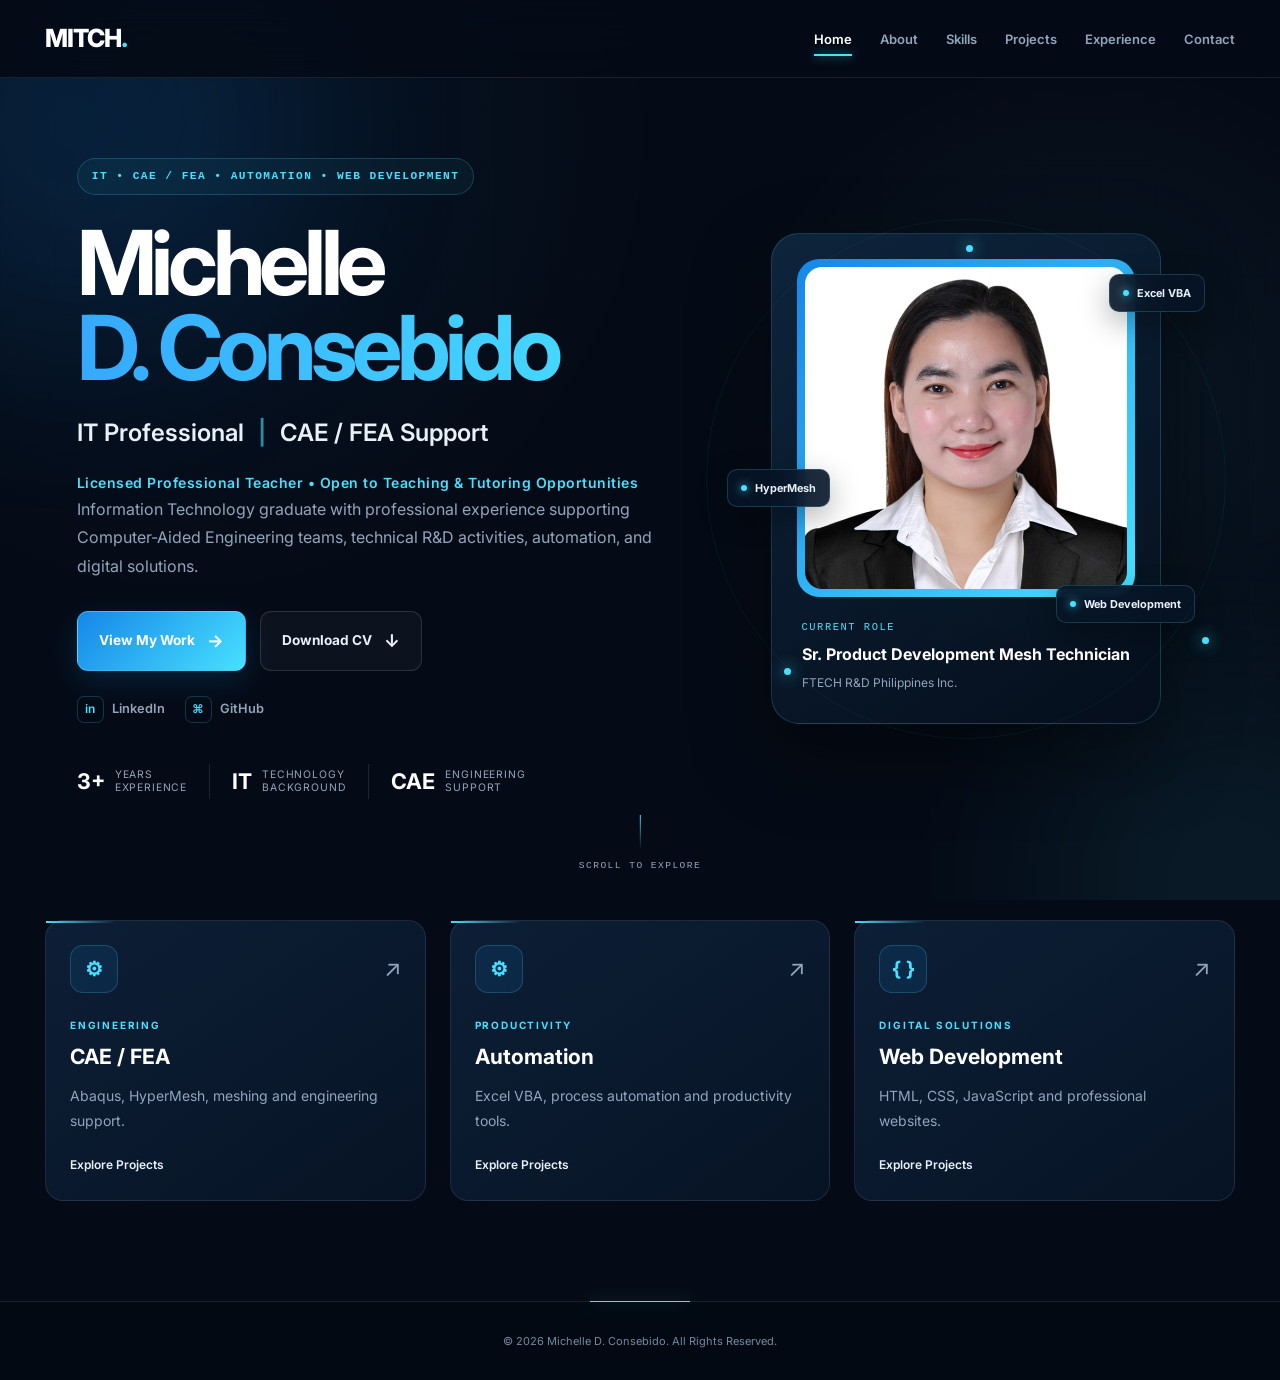
==== commit 52d74010: "Update index.html" ====
--- a/index.html
+++ b/index.html
@@ -224,7 +224,7 @@
                     <div class="profile-image-wrapper">
 
                         <img
-                            src="images/profile.jpg"
+                            src="images/profile.JPG"
                             alt="Michelle D. Consebido"
                             class="profile-image">
 
@@ -418,4 +418,4 @@
 
 </body>
 
-</html>+</html>
